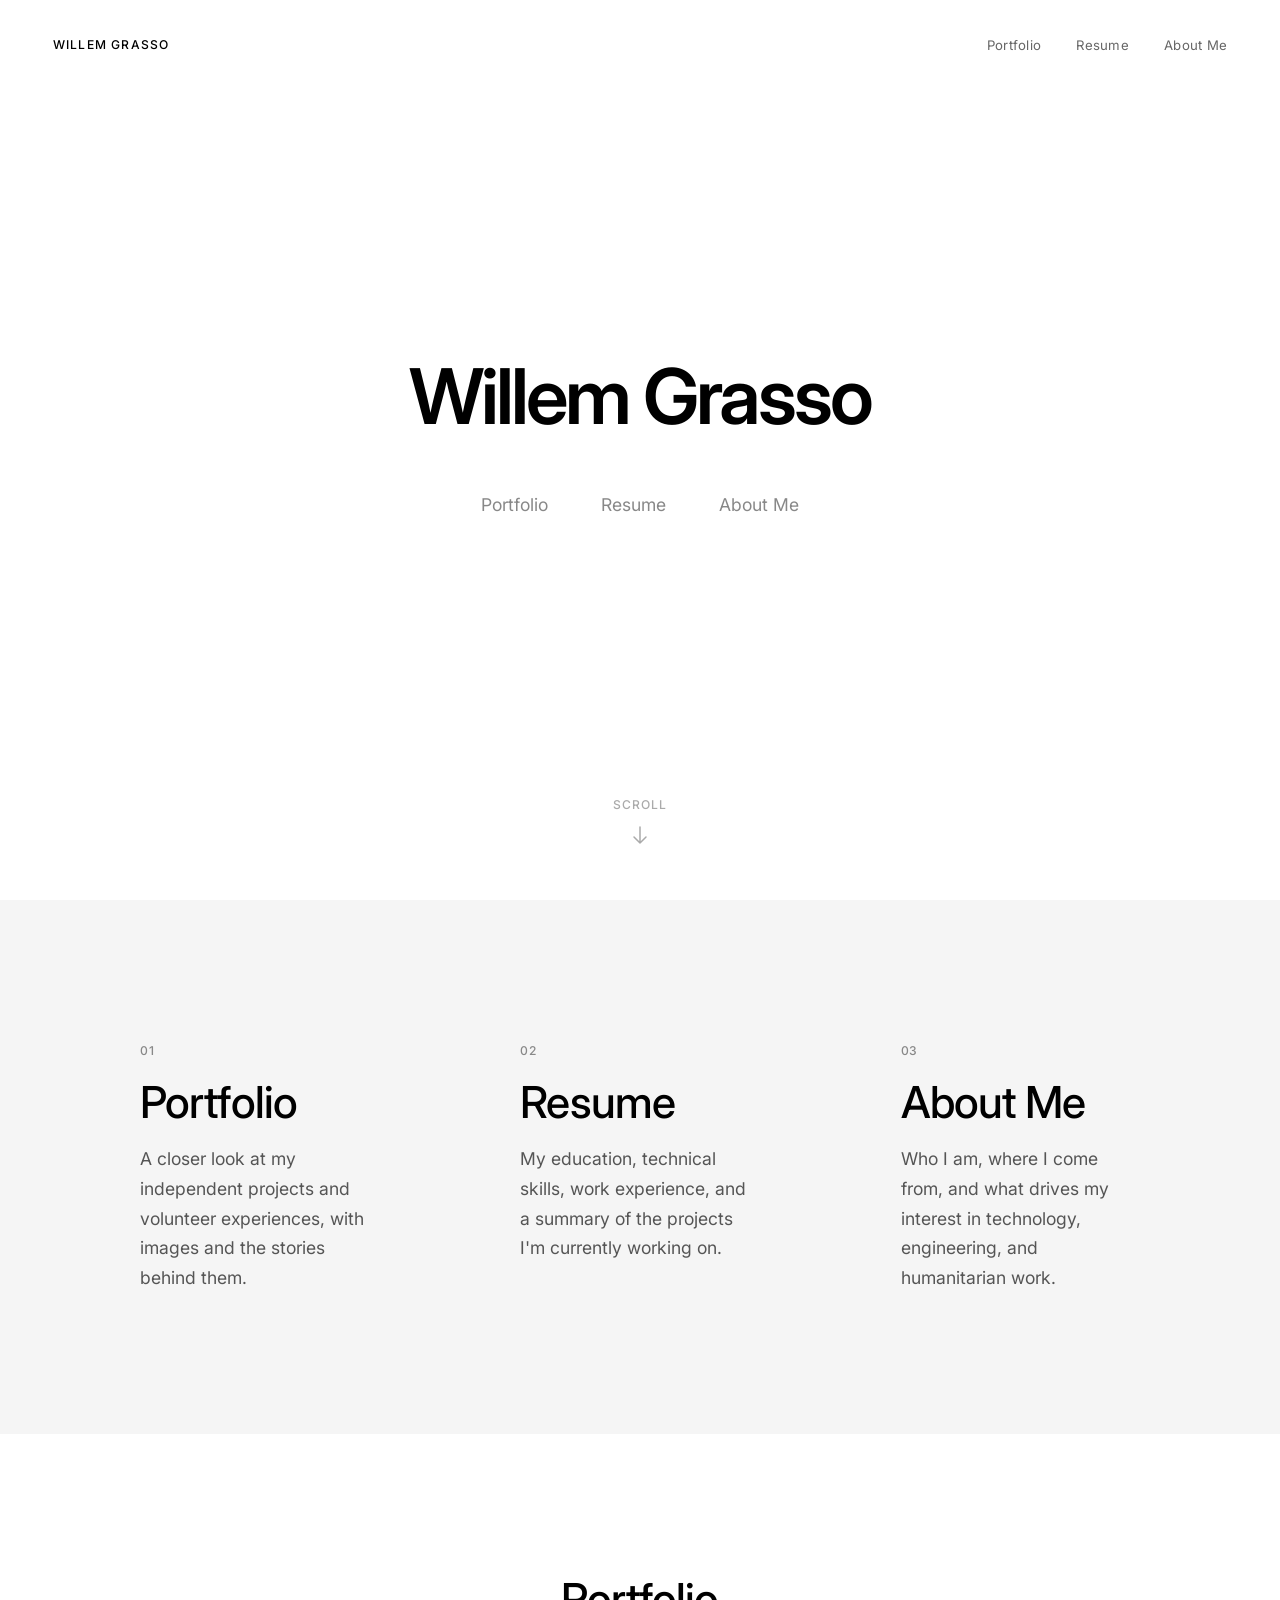
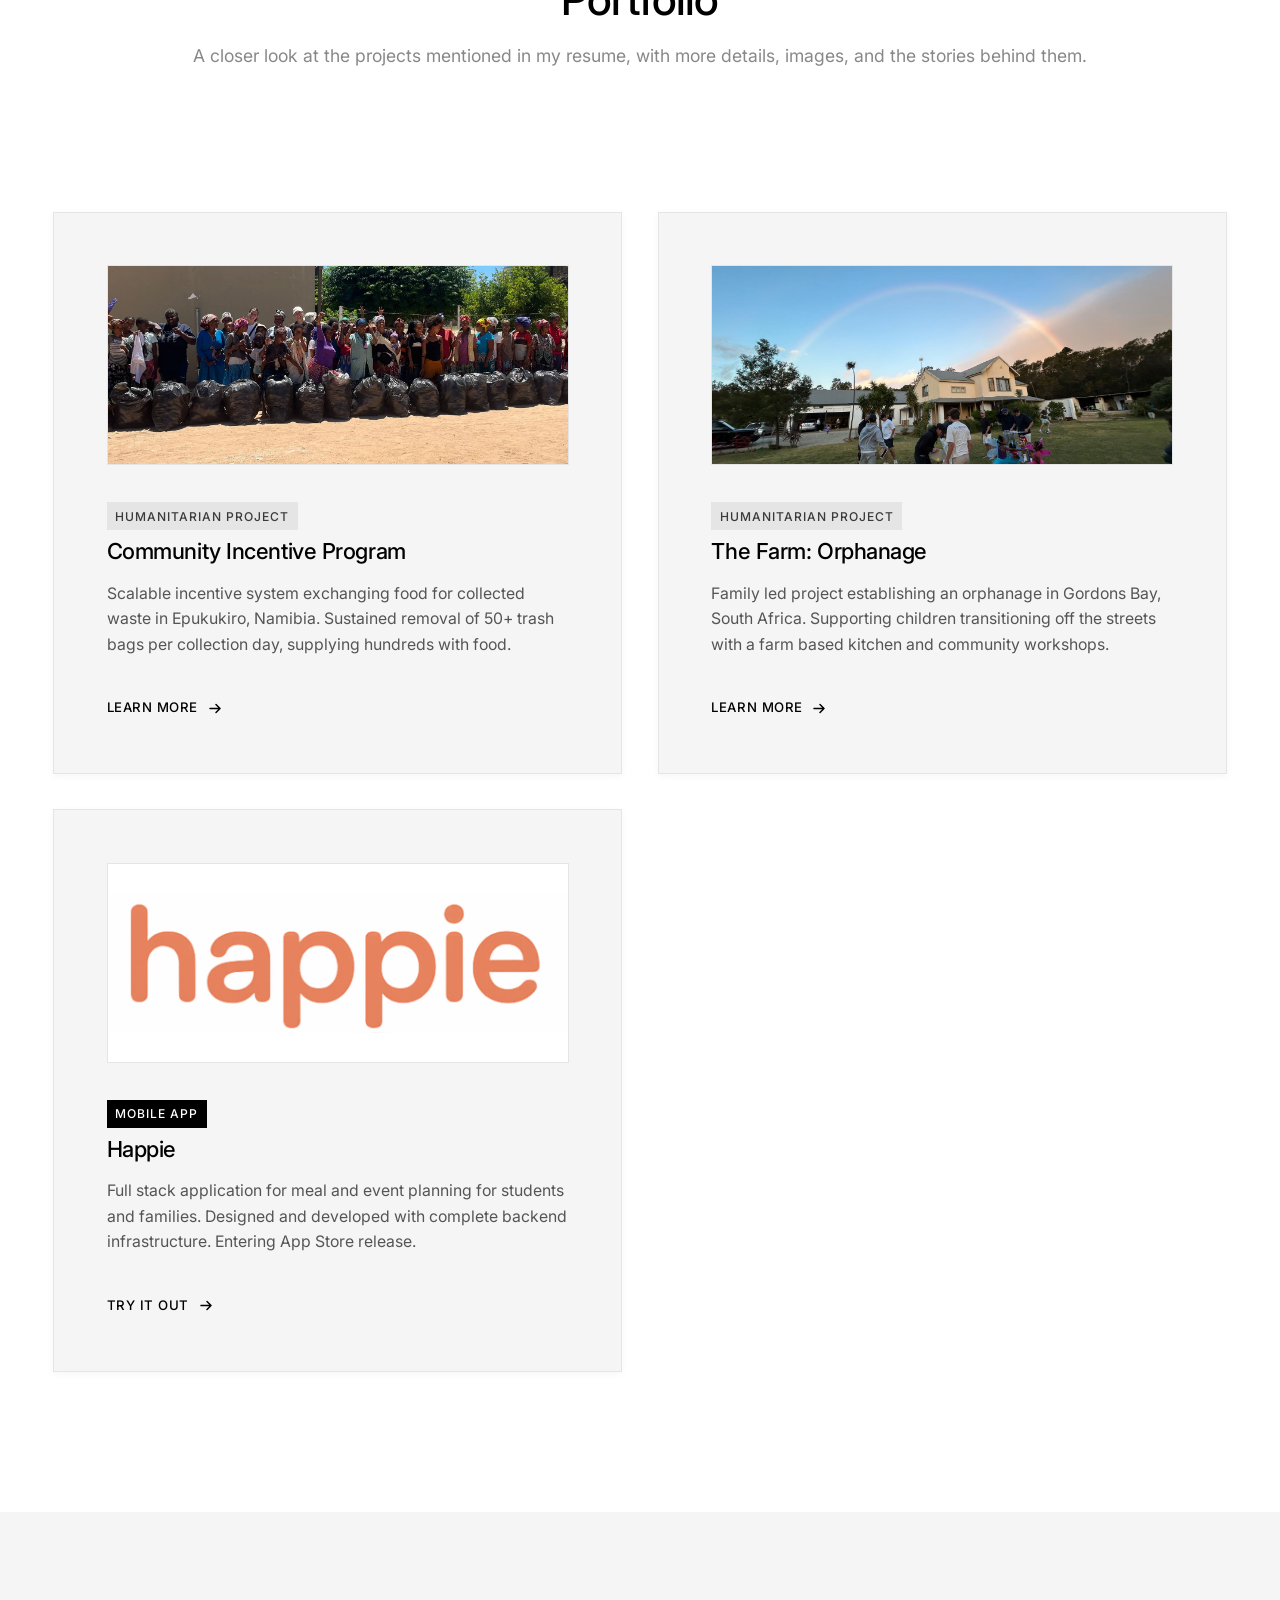
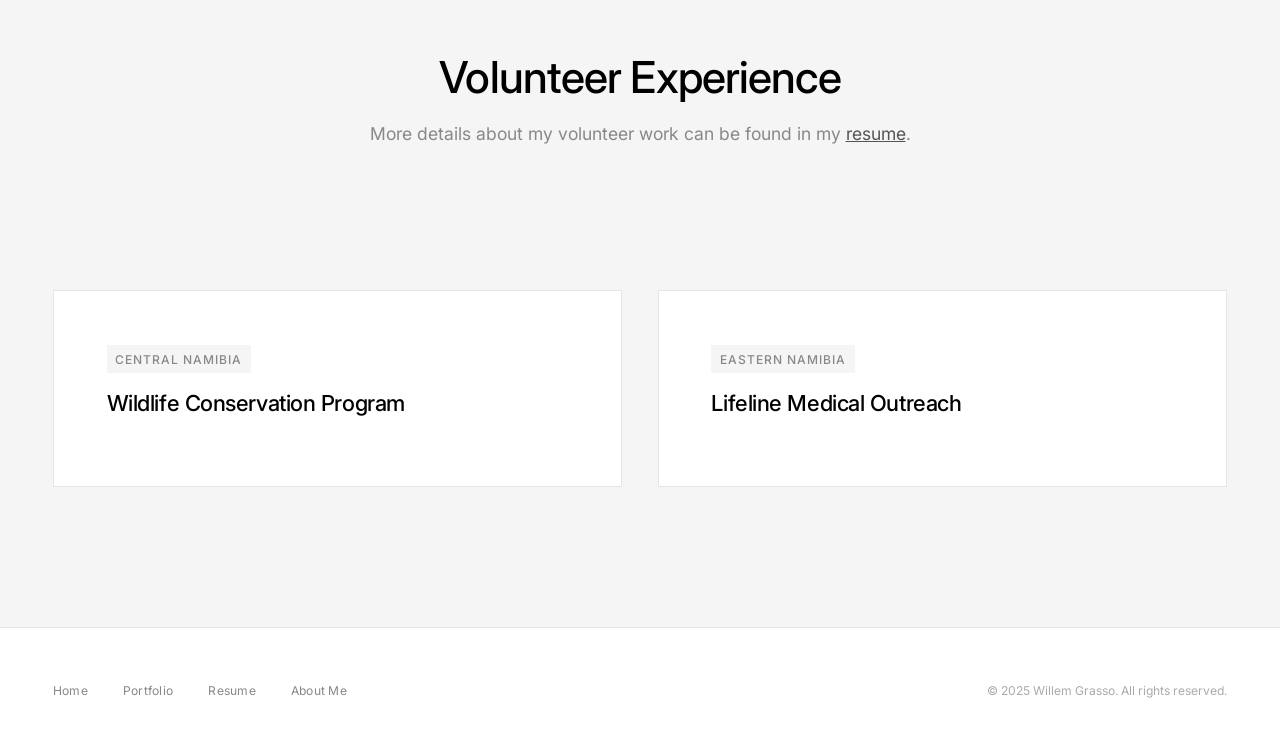
==== index.html @ 2814a666 "final version" ====
<!DOCTYPE html>
<html lang="en">
<head>
  <!-- Google tag (gtag.js) -->
  <script async src="https://www.googletagmanager.com/gtag/js?id=G-PPT7CW82WE"></script>
  <script>
    window.dataLayer = window.dataLayer || [];
    function gtag(){dataLayer.push(arguments);}
    gtag('js', new Date());
    gtag('config', 'G-PPT7CW82WE');
  </script>
  
  <meta charset="UTF-8">
  <meta name="viewport" content="width=device-width, initial-scale=1.0">
  <title>Willem Grasso | Developer & Designer</title>
  <meta name="description" content="Willem Grasso. Building modern websites and digital experiences. View my portfolio of web development and app design projects.">
  
  <!-- Fonts -->
  <link rel="preconnect" href="https://fonts.googleapis.com">
  <link rel="preconnect" href="https://fonts.gstatic.com" crossorigin>
  <link href="https://fonts.googleapis.com/css2?family=Inter:wght@300;400;500;600;700&display=swap" rel="stylesheet">
  
  <!-- Styles -->
  <link rel="stylesheet" href="css/styles.css">
  
  <!-- Favicon -->
  <link rel="icon" type="image/svg+xml" href="data:image/svg+xml,<svg xmlns='http://www.w3.org/2000/svg' viewBox='0 0 100 100'><text y='.9em' font-size='90'>W</text></svg>">
</head>
<body>
  <!-- Navigation Header -->
  <header class="nav-header" id="nav-header">
    <div class="nav-brand">
      <a href="index.html" class="nav-brand-text">Willem Grasso</a>
    </div>
    
    <nav class="nav-links">
      <a href="#portfolio" class="nav-link">Portfolio</a>
      <a href="resume.html" class="nav-link">Resume</a>
      <a href="about.html" class="nav-link">About Me</a>
    </nav>
    
    <!-- Mobile Toggle -->
    <button class="nav-mobile-toggle" id="nav-toggle" aria-label="Open menu">
      <span></span>
      <span></span>
      <span></span>
    </button>
  </header>
  
  <!-- Mobile Navigation -->
  <nav class="nav-mobile" id="nav-mobile">
    <button class="nav-mobile-toggle" id="nav-close" aria-label="Close menu" style="position: absolute; top: 2rem; right: 2rem;">
      <span style="transform: rotate(45deg) translateY(5px);"></span>
      <span style="opacity: 0;"></span>
      <span style="transform: rotate(-45deg) translateY(-5px);"></span>
    </button>
    
    <a href="#portfolio" class="nav-link">Portfolio</a>
    <a href="resume.html" class="nav-link">Resume</a>
    <a href="about.html" class="nav-link">About Me</a>
  </nav>
  
  <!-- Hero Section -->
  <main class="hero" id="home">
    <div class="hero-content hero-content-split">
      <div class="hero-left">
        <h1 class="text-display hero-title-small">Willem Grasso</h1>
      </div>
      <div class="hero-right">
        <nav class="hero-nav">
          <a href="#portfolio" class="hero-nav-link">Portfolio</a>
          <a href="resume.html" class="hero-nav-link">Resume</a>
          <a href="about.html" class="hero-nav-link">About Me</a>
        </nav>
      </div>
    </div>
    
    <!-- Scroll Indicator -->
    <div class="scroll-indicator">
      <span class="text-micro">Scroll</span>
      <svg width="16" height="24" viewBox="0 0 16 24" fill="none">
        <path d="M8 4V20M8 20L2 14M8 20L14 14" stroke="#aaa" stroke-width="1.5" stroke-linecap="round" stroke-linejoin="round"/>
      </svg>
    </div>
  </main>
  
  <!-- Pillars Section -->
  <section class="section pillars-section">
    <div class="container">
      <div class="pillars-grid" style="display: grid; grid-template-columns: repeat(3, 1fr); justify-content: center; max-width: 1000px; margin: 0 auto;">
        <div class="pillar">
          <span class="text-micro pillar-number">01</span>
          <h3 class="text-title">Portfolio</h3>
          <p class="text-body">A closer look at my independent projects and volunteer experiences, with images and the stories behind them.</p>
        </div>
        
        <div class="pillar">
          <span class="text-micro pillar-number">02</span>
          <h3 class="text-title">Resume</h3>
          <p class="text-body">My education, technical skills, work experience, and a summary of the projects I'm currently working on.</p>
        </div>
        
        <div class="pillar">
          <span class="text-micro pillar-number">03</span>
          <h3 class="text-title">About Me</h3>
          <p class="text-body">Who I am, where I come from, and what drives my interest in technology, engineering, and humanitarian work.</p>
        </div>
      </div>
    </div>
  </section>
  
  <!-- Projects Section -->
  <section class="section projects-section" id="portfolio">
    <div class="container">
      <div class="section-header">
        <h2 class="text-title">Portfolio</h2>
        <p class="text-body">A closer look at the projects mentioned in my resume, with more details, images, and the stories behind them.</p>
      </div>
      
      <div class="projects-grid">
        <!-- Project Card 1 -->
        <a href="projects/community-incentive-program.html" class="project-card">
          <div class="project-preview">
            <img src="pictures/trash-bags-line.jpg" alt="Community Incentive Program Preview" class="project-preview-img">
          </div>
          <span class="text-micro project-type project-type-humanitarian">Humanitarian Project</span>
          <h3>Community Incentive Program</h3>
          <p>Scalable incentive system exchanging food for collected waste in Epukukiro, Namibia. Sustained removal of 50+ trash bags per collection day, supplying hundreds with food.</p>
          <span class="project-link">
            Learn More
            <svg width="16" height="16" viewBox="0 0 16 16" fill="none">
              <path d="M3 8.5H13M13 8.5L9 4.5M13 8.5L9 12.5" stroke="currentColor" stroke-width="1.5" stroke-linecap="round" stroke-linejoin="round"/>
            </svg>
          </span>
        </a>
        
        <!-- Project Card 2 -->
        <a href="projects/the-farm-orphanage.html" class="project-card">
          <div class="project-preview">
            <img src="pictures/c86a746e-b7d0-4881-ac4e-d44b050138e1.jpg" alt="The Farm Orphanage">
          </div>
          <span class="text-micro project-type project-type-humanitarian">Humanitarian Project</span>
          <h3>The Farm: Orphanage</h3>
          <p>Family led project establishing an orphanage in Gordons Bay, South Africa. Supporting children transitioning off the streets with a farm based kitchen and community workshops.</p>
          <span class="project-link">
            Learn More
            <svg width="16" height="16" viewBox="0 0 16 16" fill="none">
              <path d="M3 8.5H13M13 8.5L9 4.5M13 8.5L9 12.5" stroke="currentColor" stroke-width="1.5" stroke-linecap="round" stroke-linejoin="round"/>
            </svg>
          </span>
        </a>
        
        <!-- Project Card 3 -->
        <a href="projects/happie.html" class="project-card">
          <div class="project-preview">
            <img src="pictures/IMG_1196.PNG" alt="Happie App" class="preview-contain">
          </div>
          <span class="text-micro project-type project-type-app">Mobile App</span>
          <h3>Happie</h3>
          <p>Full stack application for meal and event planning for students and families. Designed and developed with complete backend infrastructure. Entering App Store release.</p>
          <span class="project-link">
            Try It Out
            <svg width="16" height="16" viewBox="0 0 16 16" fill="none">
              <path d="M3 8.5H13M13 8.5L9 4.5M13 8.5L9 12.5" stroke="currentColor" stroke-width="1.5" stroke-linecap="round" stroke-linejoin="round"/>
            </svg>
          </span>
        </a>
        
        </div>
    </div>
  </section>
  
  <!-- Volunteer Experience Section -->
  <section class="section volunteering-section" id="volunteering">
    <div class="container">
      <div class="section-header">
        <h2 class="text-title">Volunteer Experience</h2>
        <p class="text-body">More details about my volunteer work can be found in my <a href="resume.html" style="color: var(--color-gray-600); text-decoration: underline;">resume</a>.</p>
      </div>
      
      <div class="volunteering-grid">
        <div class="volunteering-card">
          <span class="text-micro volunteering-location">Central Namibia</span>
          <h3>Wildlife Conservation Program</h3>
        </div>
        
        <div class="volunteering-card">
          <span class="text-micro volunteering-location">Eastern Namibia</span>
          <h3>Lifeline Medical Outreach</h3>
        </div>
      </div>
    </div>
  </section>
  
  <!-- Footer -->
  <footer class="footer">
    <div class="footer-content">
      <div class="footer-links">
        <a href="index.html" class="footer-link">Home</a>
        <a href="#portfolio" class="footer-link">Portfolio</a>
        <a href="resume.html" class="footer-link">Resume</a>
        <a href="about.html" class="footer-link">About Me</a>
      </div>
      <p class="footer-copyright">© 2025 Willem Grasso. All rights reserved.</p>
    </div>
  </footer>
  
  <!-- Scripts -->
  <script src="js/main.js"></script>
</body>
</html>
---- css/styles.css ----
/* Willem Grasso Portfolio - Premium Apple-Inspired Design */
/* Ultra-minimal, clean, professional black/white aesthetic */

/* ===== CSS VARIABLES ===== */
:root {
  --color-black: #000;
  --color-dark: #111;
  --color-gray-900: #1a1a1a;
  --color-gray-800: #2a2a2a;
  --color-gray-700: #3a3a3a;
  --color-gray-600: #555;
  --color-gray-500: #888;
  --color-gray-400: #aaa;
  --color-gray-300: #ccc;
  --color-gray-200: #e5e5e5;
  --color-gray-100: #f5f5f5;
  --color-white: #fff;
  
  --font-primary: 'Inter', -apple-system, BlinkMacSystemFont, 'SF Pro Display', 'Segoe UI', sans-serif;
  
  --transition-smooth: all 0.3s cubic-bezier(0.4, 0, 0.2, 1);
  --transition-fast: all 0.15s cubic-bezier(0.4, 0, 0.2, 1);
  
  --spacing-xs: 0.5rem;
  --spacing-sm: 1rem;
  --spacing-md: 1.5rem;
  --spacing-lg: 2rem;
  --spacing-xl: 3rem;
  --spacing-2xl: 5rem;
  --spacing-3xl: 8rem;
}

/* ===== RESET & BASE ===== */
*, *::before, *::after {
  margin: 0;
  padding: 0;
  box-sizing: border-box;
}

html {
  scroll-behavior: smooth;
  font-size: 17.6px;
}

body {
  font-family: var(--font-primary);
  background-color: var(--color-white);
  color: var(--color-black);
  line-height: 1.6;
  -webkit-font-smoothing: antialiased;
  -moz-osx-font-smoothing: grayscale;
  overflow-x: hidden;
}

/* ===== TYPOGRAPHY ===== */
h1, h2, h3, h4, h5, h6 {
  font-weight: 500;
  letter-spacing: -0.02em;
  line-height: 1.1;
}

.text-hero {
  font-size: clamp(3rem, 15vw, 14rem);
  font-weight: 600;
  letter-spacing: -0.04em;
  line-height: 0.9;
}

.text-display {
  font-size: clamp(2.5rem, 8vw, 6rem);
  font-weight: 500;
  letter-spacing: -0.03em;
  line-height: 1.1;
}

.text-title {
  font-size: clamp(1.5rem, 4vw, 2.5rem);
  font-weight: 500;
  letter-spacing: -0.02em;
}

.text-subtitle {
  font-size: clamp(1rem, 2vw, 1.25rem);
  font-weight: 400;
  letter-spacing: -0.01em;
  color: var(--color-gray-600);
}

.text-body {
  font-size: 1rem;
  font-weight: 400;
  line-height: 1.7;
}

.text-small {
  font-size: 0.75rem;
  font-weight: 400;
  letter-spacing: 0.02em;
  text-transform: uppercase;
}

.text-micro {
  font-size: 0.6875rem;
  font-weight: 500;
  letter-spacing: 0.08em;
  text-transform: uppercase;
}

/* ===== NAVIGATION ===== */
.nav-header {
  position: fixed;
  top: 0;
  left: 0;
  right: 0;
  z-index: 1000;
  padding: var(--spacing-lg) var(--spacing-xl);
  display: flex;
  justify-content: space-between;
  align-items: flex-start;
  background: transparent;
  transition: var(--transition-smooth);
}

.nav-header.scrolled {
  background: rgba(255, 255, 255, 0.95);
  backdrop-filter: blur(20px);
  -webkit-backdrop-filter: blur(20px);
}

.nav-brand {
  display: flex;
  flex-direction: column;
  gap: 0.25rem;
}

.nav-brand-text {
  font-size: 0.6875rem;
  font-weight: 500;
  letter-spacing: 0.1em;
  text-transform: uppercase;
  color: var(--color-black);
  text-decoration: none;
  transition: opacity 0.2s ease;
}

.nav-brand-text:hover {
  opacity: 0.6;
}

.nav-links {
  display: flex;
  gap: 2rem;
}

.nav-link {
  font-size: 0.75rem;
  font-weight: 400;
  letter-spacing: 0.02em;
  color: var(--color-black);
  text-decoration: none;
  transition: opacity 0.2s ease;
  opacity: 0.6;
}

.nav-link:hover {
  opacity: 1;
}

.nav-link.active {
  opacity: 1;
}

/* Mobile Navigation */
.nav-mobile-toggle {
  display: none;
  background: none;
  border: none;
  cursor: pointer;
  padding: 0.5rem;
}

.nav-mobile-toggle span {
  display: block;
  width: 18px;
  height: 1px;
  background: var(--color-black);
  margin: 4px 0;
  transition: var(--transition-fast);
}

.nav-mobile {
  display: none;
  position: fixed;
  top: 0;
  left: 0;
  right: 0;
  bottom: 0;
  background: var(--color-white);
  z-index: 999;
  padding: var(--spacing-3xl) var(--spacing-xl);
  flex-direction: column;
  justify-content: center;
  align-items: center;
  gap: var(--spacing-lg);
}

.nav-mobile.active {
  display: flex;
}

.nav-mobile .nav-link {
  font-size: 1.5rem;
}

@media (max-width: 768px) {
  .nav-links {
    display: none;
  }
  
  .nav-mobile-toggle {
    display: block;
  }
  
  .nav-header {
    padding: var(--spacing-md) var(--spacing-lg);
    align-items: center;
  }
}

/* ===== HERO SECTION ===== */
.hero {
  min-height: 100vh;
  display: flex;
  align-items: center;
  justify-content: center;
  padding: var(--spacing-3xl) var(--spacing-xl);
  position: relative;
}

.hero-content {
  text-align: center;
  transform: translateY(-5%);
}

.hero-content-split {
  display: flex;
  flex-direction: column;
  align-items: center;
  justify-content: center;
  width: 100%;
  max-width: 1200px;
  text-align: center;
  gap: var(--spacing-xl);
}

.hero-left {
  width: 100%;
}

.hero-title-small {
  font-size: clamp(1.8rem, 6vw, 4.8rem);
  font-weight: 600;
  letter-spacing: -0.04em;
  line-height: 0.95;
  opacity: 0;
  transform: translateY(40px);
  animation: fadeUp 1.2s cubic-bezier(0.4, 0, 0.2, 1) forwards;
  animation-delay: 0.3s;
}

.hero-right {
  display: flex;
  align-items: center;
  justify-content: center;
}

.hero-nav {
  display: flex;
  flex-direction: row;
  gap: var(--spacing-xl);
  opacity: 0;
  transform: translateY(20px);
  animation: fadeUp 1s cubic-bezier(0.4, 0, 0.2, 1) forwards;
  animation-delay: 0.6s;
}

.hero-nav-link {
  font-size: 1rem;
  font-weight: 400;
  color: var(--color-gray-500);
  text-decoration: none;
  transition: color 0.2s ease;
  padding: 0.25rem 0;
}

.hero-nav-link:hover {
  color: var(--color-black);
}

@media (max-width: 768px) {
  .hero-content-split {
    gap: var(--spacing-lg);
  }
  
  .hero-nav {
    flex-direction: column;
    gap: var(--spacing-sm);
  }
  
  .hero-title-small {
    font-size: clamp(1.5rem, 7vw, 3rem);
  }
}

.hero-title {
  opacity: 0;
  transform: translateY(40px);
  animation: fadeUp 1.2s cubic-bezier(0.4, 0, 0.2, 1) forwards;
  animation-delay: 0.3s;
}

.hero-subtitle {
  opacity: 0;
  transform: translateY(20px);
  animation: fadeUp 1s cubic-bezier(0.4, 0, 0.2, 1) forwards;
  animation-delay: 0.8s;
  margin-top: var(--spacing-lg);
  color: var(--color-gray-500);
}

/* Scroll Indicator */
.scroll-indicator {
  position: absolute;
  bottom: 3rem;
  left: 0;
  right: 0;
  margin: 0 auto;
  width: fit-content;
  opacity: 0;
  animation: fadeUp 1s ease forwards;
  animation-delay: 1.5s;
  display: flex;
  flex-direction: column;
  align-items: center;
  gap: 0.5rem;
}

.scroll-indicator span {
  color: var(--color-gray-400);
}

.scroll-indicator svg {
  animation: bounce 2s ease infinite;
}

@keyframes fadeUp {
  to {
    opacity: 1;
    transform: translateY(0);
  }
}

@keyframes bounce {
  0%, 20%, 50%, 80%, 100% { transform: translateY(0); }
  40% { transform: translateY(6px); }
  60% { transform: translateY(3px); }
}

/* ===== SECTIONS ===== */
.section {
  padding: var(--spacing-3xl) 0;
}

.container {
  max-width: 1400px;
  margin: 0 auto;
  padding: 0 var(--spacing-xl);
}

/* ===== PILLARS SECTION ===== */
.pillars-section {
  background: var(--color-gray-100);
}

.pillars-grid {
  display: grid;
  grid-template-columns: repeat(4, 1fr);
  gap: var(--spacing-3xl);
}

.pillar {
  opacity: 1;
}

.pillar-number {
  display: block;
  margin-bottom: 1rem;
  color: var(--color-gray-500);
}

.pillar h3 {
  margin-bottom: 1rem;
}

.pillar p {
  color: var(--color-gray-600);
}

@media (max-width: 1200px) {
  .pillars-grid {
    grid-template-columns: repeat(2, 1fr);
  }
}

@media (max-width: 640px) {
  .pillars-grid {
    grid-template-columns: 1fr;
  }
}

/* ===== STATEMENT SECTION ===== */
.statement-section {
  padding: var(--spacing-3xl) 0;
}

.statement-section .container {
  max-width: 1000px;
}

.statement {
  text-align: center;
  opacity: 0;
  transform: translateY(30px);
}

.statement.visible {
  animation: fadeUp 0.8s cubic-bezier(0.4, 0, 0.2, 1) forwards;
}

.statement .accent {
  color: var(--color-gray-400);
}

/* ===== PROJECTS SECTION ===== */
.projects-section {
  background: var(--color-white);
}

.section-header {
  text-align: center;
  margin-bottom: var(--spacing-3xl);
}

.section-header h2 {
  margin-bottom: var(--spacing-sm);
}

.section-header p {
  color: var(--color-gray-500);
}

.projects-grid {
  display: grid;
  grid-template-columns: repeat(2, 1fr);
  gap: var(--spacing-lg);
}

.project-card {
  background: var(--color-gray-100);
  border: 1px solid var(--color-gray-200);
  padding: var(--spacing-xl);
  transition: var(--transition-smooth);
  text-decoration: none;
  color: inherit;
  display: block;
  box-shadow: 0 2px 8px rgba(0, 0, 0, 0.04);
}

.project-card:hover {
  border-color: var(--color-gray-400);
  transform: translateY(-4px);
  box-shadow: 0 8px 24px rgba(0, 0, 0, 0.08);
}

.project-preview {
  width: 100%;
  height: 200px;
  background: var(--color-white);
  border: 1px solid var(--color-gray-200);
  margin-bottom: var(--spacing-lg);
  display: flex;
  align-items: center;
  justify-content: center;
  overflow: hidden;
}

.project-preview img {
  width: 100%;
  height: 100%;
  object-fit: cover;
}

.project-preview img.preview-contain {
  object-fit: contain;
}

.project-preview-placeholder {
  color: var(--color-gray-400);
  font-size: 0.75rem;
  letter-spacing: 0.1em;
  text-transform: uppercase;
}

.project-type {
  display: inline-block;
  margin-bottom: var(--spacing-xs);
  color: var(--color-gray-500);
  padding: 0.25rem 0.5rem;
  background: var(--color-gray-100);
}

.project-type-humanitarian {
  background: var(--color-gray-200);
  color: var(--color-gray-700);
}

.project-type-app {
  background: var(--color-black);
  color: var(--color-white);
}

.project-type-website {
  background: var(--color-gray-700);
  color: var(--color-white);
}

.project-card h3 {
  margin-bottom: var(--spacing-sm);
  font-size: 1.25rem;
}

.project-card p {
  color: var(--color-gray-600);
  margin-bottom: var(--spacing-lg);
  font-size: 0.9rem;
  line-height: 1.6;
}

.project-link {
  display: inline-flex;
  align-items: center;
  gap: 0.5rem;
  font-size: 0.75rem;
  font-weight: 500;
  letter-spacing: 0.04em;
  text-transform: uppercase;
  color: var(--color-black);
  transition: var(--transition-fast);
}

.project-link:hover {
  gap: 0.75rem;
}

.project-link svg {
  transition: var(--transition-fast);
}

@media (max-width: 768px) {
  .projects-grid {
    grid-template-columns: 1fr;
  }
}

/* ===== VOLUNTEERING SECTION ===== */
.volunteering-section {
  background: var(--color-gray-100);
}

.volunteering-grid {
  display: grid;
  grid-template-columns: repeat(2, 1fr);
  gap: var(--spacing-lg);
}

@media (max-width: 768px) {
  .volunteering-grid {
    grid-template-columns: 1fr;
  }
}

.volunteering-card {
  background: var(--color-white);
  border: 1px solid var(--color-gray-200);
  padding: var(--spacing-xl);
  transition: var(--transition-smooth);
}

.volunteering-card:hover {
  border-color: var(--color-gray-400);
}

.volunteering-location {
  display: inline-block;
  margin-bottom: var(--spacing-sm);
  color: var(--color-gray-500);
  padding: 0.25rem 0.5rem;
  background: var(--color-gray-100);
}

.volunteering-card h3 {
  margin-bottom: var(--spacing-sm);
  font-size: 1.25rem;
}

.volunteering-card p {
  color: var(--color-gray-600);
  font-size: 0.9rem;
  line-height: 1.6;
}

/* ===== CONTACT CTA SECTION ===== */
.contact-section {
  background: var(--color-black);
  color: var(--color-white);
}

.contact-content {
  text-align: center;
  max-width: 600px;
  margin: 0 auto;
}

.contact-content h2 {
  margin-bottom: var(--spacing-lg);
  opacity: 0;
  transform: translateY(30px);
}

.contact-content h2.visible {
  animation: fadeUp 0.8s cubic-bezier(0.4, 0, 0.2, 1) forwards;
}

.contact-content p {
  color: var(--color-gray-400);
  margin-bottom: var(--spacing-xl);
  opacity: 0;
  transform: translateY(30px);
}

.contact-content p.visible {
  animation: fadeUp 0.8s cubic-bezier(0.4, 0, 0.2, 1) forwards;
  animation-delay: 0.1s;
}

.contact-buttons {
  display: flex;
  gap: var(--spacing-md);
  justify-content: center;
  flex-wrap: wrap;
  margin-bottom: var(--spacing-xl);
  opacity: 0;
  transform: translateY(30px);
}

.contact-buttons.visible {
  animation: fadeUp 0.8s cubic-bezier(0.4, 0, 0.2, 1) forwards;
  animation-delay: 0.2s;
}

.social-links {
  display: flex;
  gap: var(--spacing-lg);
  justify-content: center;
  opacity: 0;
  transform: translateY(30px);
}

.social-links.visible {
  animation: fadeUp 0.8s cubic-bezier(0.4, 0, 0.2, 1) forwards;
  animation-delay: 0.3s;
}

.social-link {
  color: var(--color-gray-400);
  text-decoration: none;
  font-size: 0.75rem;
  letter-spacing: 0.04em;
  text-transform: uppercase;
  transition: var(--transition-fast);
}

.social-link:hover {
  color: var(--color-white);
}

/* ===== BUTTONS ===== */
.btn {
  display: inline-flex;
  align-items: center;
  justify-content: center;
  gap: 0.5rem;
  padding: 0.875rem 1.75rem;
  font-size: 0.75rem;
  font-weight: 500;
  letter-spacing: 0.04em;
  text-transform: uppercase;
  text-decoration: none;
  border: none;
  cursor: pointer;
  transition: var(--transition-smooth);
}

.btn-primary {
  background: var(--color-white);
  color: var(--color-black);
}

.btn-primary:hover {
  background: var(--color-gray-200);
  transform: translateY(-1px);
}

.btn-secondary {
  background: transparent;
  color: var(--color-white);
  border: 1px solid var(--color-gray-600);
}

.btn-secondary:hover {
  border-color: var(--color-white);
}

/* ===== FOOTER ===== */
.footer {
  padding: var(--spacing-xl) var(--spacing-xl) var(--spacing-lg);
  border-top: 1px solid var(--color-gray-200);
}

.footer-content {
  display: flex;
  justify-content: space-between;
  align-items: center;
  flex-wrap: wrap;
  gap: var(--spacing-md);
}

.footer-links {
  display: flex;
  gap: var(--spacing-lg);
}

.footer-link {
  font-size: 0.6875rem;
  font-weight: 400;
  letter-spacing: 0.02em;
  color: var(--color-gray-500);
  text-decoration: none;
  transition: color 0.2s ease;
}

.footer-link:hover {
  color: var(--color-black);
}

.footer-copyright {
  font-size: 0.6875rem;
  color: var(--color-gray-400);
}

@media (max-width: 640px) {
  .footer-content {
    flex-direction: column;
    text-align: center;
  }
}

/* ===== SCROLLBAR ===== */
::-webkit-scrollbar {
  width: 8px;
  height: 8px;
}

::-webkit-scrollbar-track {
  background: var(--color-gray-100);
}

::-webkit-scrollbar-thumb {
  background: var(--color-gray-300);
}

::-webkit-scrollbar-thumb:hover {
  background: var(--color-gray-400);
}

/* ===== SELECTION ===== */
::selection {
  background: var(--color-black);
  color: var(--color-white);
}

/* ===== PROJECT DETAIL PAGES ===== */
.project-hero {
  padding: calc(var(--spacing-3xl) + 80px) 0 var(--spacing-2xl);
  border-bottom: 1px solid var(--color-gray-200);
}

.back-link {
  display: inline-flex;
  align-items: center;
  gap: 0.5rem;
  font-size: 0.75rem;
  font-weight: 500;
  letter-spacing: 0.04em;
  text-transform: uppercase;
  color: var(--color-gray-500);
  text-decoration: none;
  margin-bottom: var(--spacing-lg);
  transition: var(--transition-fast);
}

.back-link:hover {
  color: var(--color-black);
}

.project-title {
  margin-bottom: var(--spacing-sm);
}

.project-location {
  color: var(--color-gray-500);
}

.project-hero-image {
  padding: var(--spacing-xl) 0;
  background: var(--color-gray-100);
}

.project-image-placeholder {
  width: 100%;
  height: 400px;
  background: var(--color-white);
  border: 1px solid var(--color-gray-200);
  display: flex;
  align-items: center;
  justify-content: center;
  color: var(--color-gray-400);
}

.project-hero-img {
  width: 100%;
  height: auto;
  max-height: 500px;
  object-fit: cover;
  border-radius: 4px;
}

.gallery-img {
  width: 100%;
  height: 250px;
  object-fit: cover;
  border-radius: 4px;
}

.project-overview {
  padding: var(--spacing-lg) 0;
}

.project-grid {
  display: grid;
  grid-template-columns: 200px 1fr;
  gap: var(--spacing-xl);
}

@media (max-width: 768px) {
  .project-grid {
    grid-template-columns: 1fr;
    gap: var(--spacing-md);
  }
}

.project-sidebar {
  position: relative;
}

.project-content {
  max-width: 700px;
}

.project-intro {
  font-size: 1.1rem;
  line-height: 1.8;
  color: var(--color-gray-700);
}

.project-details-section {
  background: var(--color-gray-100);
  padding: var(--spacing-lg) 0;
}

.project-details-section.project-details-alt {
  background: var(--color-white);
}

.project-gallery-section {
  padding: var(--spacing-lg) 0;
}

.project-gallery {
  display: grid;
  grid-template-columns: repeat(2, 1fr);
  gap: var(--spacing-md);
}

@media (max-width: 640px) {
  .project-gallery {
    grid-template-columns: 1fr;
  }
}

.gallery-item .project-image-placeholder {
  height: 250px;
}

/* Masonry Gallery - fills space without gaps */
.gallery-masonry {
  display: flex;
  gap: 6px;
  width: 100%;
}

.gallery-col {
  flex: 1;
  display: flex;
  flex-direction: column;
  gap: 6px;
}

.gallery-col img {
  width: 100%;
  display: block;
  border-radius: 4px;
  transition: transform 0.3s ease;
}

.gallery-col img:hover {
  transform: scale(1.02);
}

@media (max-width: 768px) {
  .gallery-masonry {
    flex-direction: column;
  }
  
  .gallery-col {
    flex-direction: row;
    flex-wrap: wrap;
  }
  
  .gallery-col img {
    width: calc(50% - 4px);
  }
}

@media (max-width: 480px) {
  .gallery-col img {
    width: 100%;
  }
}

.project-impact-section {
  background: var(--color-gray-100);
  padding: var(--spacing-lg) 0;
}

.impact-stats {
  display: flex;
  gap: var(--spacing-xl);
  flex-wrap: wrap;
}

.impact-stat {
  flex: 1;
  min-width: 150px;
}

.impact-number {
  display: block;
  font-size: 3rem;
  font-weight: 600;
  letter-spacing: -0.03em;
  line-height: 1;
  margin-bottom: var(--spacing-xs);
}

.impact-label {
  font-size: 0.875rem;
  color: var(--color-gray-600);
}

.project-tech-section {
  background: var(--color-gray-100);
}

.tech-tags {
  display: flex;
  flex-wrap: wrap;
  gap: var(--spacing-sm);
}

.tech-tag {
  background: var(--color-white);
  border: 1px solid var(--color-gray-300);
  padding: 0.5rem 1rem;
  font-size: 0.875rem;
  color: var(--color-gray-700);
}

.project-cta-section {
  background: var(--color-black);
  color: var(--color-white);
}

.project-cta {
  text-align: center;
  padding: var(--spacing-xl) 0;
}

.project-cta p {
  color: var(--color-gray-400);
  margin-top: var(--spacing-sm);
}

/* Phone Screenshots */
.phone-hero-container {
  display: flex;
  justify-content: center;
  padding: var(--spacing-lg) 0;
}

.phone-hero-img {
  max-height: 400px;
  width: auto;
  border-radius: 20px;
  box-shadow: 0 12px 40px rgba(0, 0, 0, 0.12);
}

/* Phone Carousel */
.project-screenshots-section {
  padding-top: var(--spacing-md);
  padding-bottom: var(--spacing-xl);
  overflow: hidden;
}

.phone-carousel {
  position: relative;
  max-width: 100%;
  margin: 0 auto;
  overflow: hidden;
}

.phone-carousel-wrapper {
  overflow: hidden;
  position: relative;
  padding: var(--spacing-xl) 0;
  margin: calc(-1 * var(--spacing-lg)) 0;
}

.phone-carousel-wrapper::before {
  content: '';
  position: absolute;
  top: 0;
  left: 0;
  right: 0;
  bottom: 0;
  z-index: 2;
  pointer-events: none;
  background: 
    linear-gradient(to right, rgba(255,255,255,1) 0%, rgba(255,255,255,0) 15%, rgba(255,255,255,0) 85%, rgba(255,255,255,1) 100%),
    linear-gradient(to bottom, rgba(255,255,255,1) 0%, rgba(255,255,255,0) 10%, rgba(255,255,255,0) 90%, rgba(255,255,255,1) 100%);
}

.phone-carousel-track {
  display: flex;
  transition: transform 0.5s ease;
  padding-left: calc(50% - 140px);
}

.phone-slide {
  min-width: 280px;
  flex-shrink: 0;
  display: flex;
  justify-content: center;
  padding: var(--spacing-md) var(--spacing-sm);
}

.phone-slide img {
  max-height: 520px;
  width: auto;
  border-radius: 24px;
  box-shadow: 0 16px 48px rgba(0, 0, 0, 0.15);
}

.phone-carousel-controls {
  display: flex;
  align-items: center;
  justify-content: center;
  gap: var(--spacing-md);
  margin-top: var(--spacing-lg);
  position: relative;
  z-index: 3;
}

.carousel-btn {
  background: var(--color-gray-100);
  border: 1px solid var(--color-gray-200);
  border-radius: 50%;
  width: 36px;
  height: 36px;
  display: flex;
  align-items: center;
  justify-content: center;
  cursor: pointer;
  transition: var(--transition-smooth);
}

.carousel-btn:hover {
  background: var(--color-gray-200);
}

.carousel-dots {
  display: flex;
  gap: 6px;
}

.carousel-dot {
  width: 6px;
  height: 6px;
  border-radius: 50%;
  background: var(--color-gray-300);
  border: none;
  cursor: pointer;
  transition: var(--transition-smooth);
}

.carousel-dot.active {
  background: var(--color-black);
  width: 20px;
  border-radius: 3px;
}

@media (max-width: 768px) {
  .phone-hero-img {
    max-height: 360px;
  }
  
  .project-screenshots-section .project-grid {
    display: block;
  }
  
  .project-screenshots-section .project-sidebar {
    margin-bottom: var(--spacing-md);
  }
  
  .project-screenshots-section .project-content {
    max-width: 100%;
  }
  
  .phone-carousel {
    margin: 0 -1.5rem;
    width: calc(100% + 3rem);
  }
  
  .phone-carousel-wrapper {
    padding: var(--spacing-md) 0;
    margin: 0;
  }
  
  .phone-carousel-wrapper::before {
    background: 
      linear-gradient(to right, rgba(255,255,255,1) 0%, rgba(255,255,255,0) 8%, rgba(255,255,255,0) 92%, rgba(255,255,255,1) 100%),
      linear-gradient(to bottom, rgba(255,255,255,1) 0%, rgba(255,255,255,0) 10%, rgba(255,255,255,0) 90%, rgba(255,255,255,1) 100%);
  }
  
  .phone-carousel-track {
    padding-left: calc(50% - 100px);
  }
  
  .phone-slide {
    min-width: 200px;
    padding: var(--spacing-sm);
  }
  
  .phone-slide img {
    max-height: 420px;
    border-radius: 20px;
  }
  
  .phone-carousel-controls {
    margin-top: var(--spacing-md);
    padding: 0 1.5rem;
  }
}

.next-project-section {
  border-top: 1px solid var(--color-gray-200);
  padding: var(--spacing-lg) 0;
}

.next-project-link {
  display: flex;
  align-items: center;
  justify-content: space-between;
  text-decoration: none;
  color: inherit;
  padding: var(--spacing-lg);
  background: var(--color-gray-100);
  transition: var(--transition-smooth);
}

.next-project-link:hover {
  background: var(--color-gray-200);
}

.next-project-link .text-micro {
  color: var(--color-gray-500);
  display: block;
  margin-bottom: var(--spacing-xs);
}

.next-project-link svg {
  color: var(--color-gray-400);
  transition: var(--transition-fast);
}

.next-project-link:hover svg {
  color: var(--color-black);
  transform: translateX(4px);
}

/* ===== ABOUT PAGE ===== */
.about-hero {
  padding: calc(var(--spacing-2xl) + 80px) 0 var(--spacing-lg);
  border-bottom: 1px solid var(--color-gray-200);
}

.about-hero-content {
  max-width: 800px;
}

.about-label {
  display: block;
  color: var(--color-gray-500);
  margin-bottom: var(--spacing-md);
}

.about-title {
  margin-bottom: 0;
}

.about-section {
  padding: var(--spacing-lg) 0;
}

.about-grid {
  display: grid;
  grid-template-columns: 300px 1fr;
  gap: var(--spacing-3xl);
}

@media (max-width: 900px) {
  .about-grid {
    grid-template-columns: 1fr;
    gap: var(--spacing-xl);
  }
}

.about-photo-placeholder {
  width: 100%;
  aspect-ratio: 1;
  background: var(--color-gray-100);
  display: flex;
  align-items: center;
  justify-content: center;
  color: var(--color-gray-400);
}

.about-intro {
  font-size: 1.25rem;
  line-height: 1.7;
  color: var(--color-gray-700);
  margin-bottom: var(--spacing-xl);
}

.about-details {
  display: flex;
  flex-direction: column;
  gap: var(--spacing-lg);
}

.about-detail-item {
  padding-bottom: var(--spacing-md);
  border-bottom: 1px solid var(--color-gray-200);
}

.about-detail-label {
  color: var(--color-gray-500);
  margin-bottom: var(--spacing-xs);
}

.about-story-section {
  background: var(--color-gray-100);
  padding: var(--spacing-xl) 0;
}

.about-story-grid {
  display: grid;
  grid-template-columns: 200px 1fr;
  gap: var(--spacing-xl);
}

@media (max-width: 768px) {
  .about-story-grid {
    grid-template-columns: 1fr;
    gap: var(--spacing-md);
  }
}

.about-story-sidebar {
  position: relative;
}

.about-story-content {
  max-width: 700px;
}

.about-story-content p {
  color: var(--color-gray-700);
  margin-bottom: var(--spacing-md);
  line-height: 1.7;
}

.about-story-content p:last-child {
  margin-bottom: 0;
}

/* ===== RESUME PAGE ===== */
.resume-hero {
  padding: calc(var(--spacing-3xl) + 80px) 0 var(--spacing-3xl);
  border-bottom: 1px solid var(--color-gray-200);
}

.resume-hero-content {
  max-width: 800px;
}

.resume-label {
  display: block;
  color: var(--color-gray-500);
  margin-bottom: var(--spacing-md);
}

.resume-title {
  margin-bottom: var(--spacing-sm);
}

.resume-tagline {
  color: var(--color-black);
  margin-bottom: var(--spacing-xs);
}

.resume-target {
  color: var(--color-gray-500);
}

.btn-download-resume {
  display: inline-flex;
  align-items: center;
  gap: 0.5rem;
  margin-top: 1.5rem;
  padding: 0.75rem 1.5rem;
  background-color: var(--color-black);
  color: var(--color-white);
  border: none;
  border-radius: 8px;
  font-family: var(--font-primary);
  font-size: 0.9rem;
  font-weight: 500;
  cursor: pointer;
  transition: var(--transition-smooth);
}

.btn-download-resume:hover {
  background-color: var(--color-gray-800);
  transform: translateY(-2px);
}

.btn-download-resume:active {
  transform: translateY(0);
}

.btn-download-resume:disabled {
  background-color: var(--color-gray-500);
  cursor: not-allowed;
  transform: none;
}

.btn-download-resume svg {
  flex-shrink: 0;
}

.btn-loading {
  display: inline-block;
  width: 16px;
  height: 16px;
  border: 2px solid var(--color-white);
  border-radius: 50%;
  border-top-color: transparent;
  animation: spin 0.8s linear infinite;
}

@keyframes spin {
  to { transform: rotate(360deg); }
}

.resume-section {
  padding: var(--spacing-2xl) 0;
}

.resume-section-alt {
  background: var(--color-gray-100);
}

.resume-grid {
  display: grid;
  grid-template-columns: 200px 1fr;
  gap: var(--spacing-xl);
}

@media (max-width: 768px) {
  .resume-grid {
    grid-template-columns: 1fr;
    gap: var(--spacing-md);
  }
}

.resume-sidebar {
  position: relative;
}

.section-label {
  color: var(--color-gray-500);
  position: sticky;
  top: 100px;
}

.resume-content {
  max-width: 700px;
}

.profile-text {
  font-size: 1.1rem;
  line-height: 1.8;
  color: var(--color-gray-700);
}

.resume-item {
  margin-bottom: var(--spacing-xl);
}

.resume-item:last-child {
  margin-bottom: 0;
}

.resume-item-title {
  font-size: 1.25rem;
  font-weight: 500;
  margin-bottom: var(--spacing-xs);
}

.resume-item-org {
  font-size: 0.9rem;
  color: var(--color-gray-500);
  margin-bottom: var(--spacing-sm);
}

.resume-item-desc {
  color: var(--color-gray-600);
  line-height: 1.7;
}

/* Coursework */
.resume-coursework {
  margin-top: var(--spacing-xl);
  padding-top: var(--spacing-lg);
  border-top: 1px solid var(--color-gray-300);
}

.coursework-label {
  color: var(--color-gray-500);
  margin-bottom: var(--spacing-md);
}

.coursework-list {
  list-style: none;
  display: flex;
  flex-wrap: wrap;
  gap: var(--spacing-sm);
}

.coursework-list li {
  background: var(--color-white);
  border: 1px solid var(--color-gray-300);
  padding: 0.5rem 1rem;
  font-size: 0.875rem;
  color: var(--color-gray-700);
}

/* Skills Grid */
.skills-grid {
  display: grid;
  grid-template-columns: repeat(2, 1fr);
  gap: var(--spacing-lg);
}

@media (max-width: 640px) {
  .skills-grid {
    grid-template-columns: 1fr;
  }
}

.skill-category {
  padding-bottom: var(--spacing-md);
  border-bottom: 1px solid var(--color-gray-200);
}

.skill-category-title {
  color: var(--color-gray-500);
  margin-bottom: var(--spacing-xs);
}

.skill-category p {
  color: var(--color-gray-700);
  font-size: 0.95rem;
}

/* Experience List */
.experience-list {
  list-style: none;
  margin-top: var(--spacing-sm);
}

.experience-list li {
  position: relative;
  padding-left: var(--spacing-md);
  margin-bottom: var(--spacing-sm);
  color: var(--color-gray-600);
  line-height: 1.7;
}

.experience-list li::before {
  content: '';
  position: absolute;
  left: 0;
  top: 0.7em;
  width: 4px;
  height: 4px;
  background: var(--color-gray-400);
  border-radius: 50%;
}

/* Project Items */
.project-item {
  padding-bottom: var(--spacing-lg);
  border-bottom: 1px solid var(--color-gray-200);
}

.project-item:last-child {
  border-bottom: none;
  padding-bottom: 0;
}

/* Interests Tags */
.interests-tags {
  display: flex;
  flex-wrap: wrap;
  gap: var(--spacing-sm);
}

.interest-tag {
  background: var(--color-white);
  border: 1px solid var(--color-gray-300);
  padding: 0.625rem 1.25rem;
  font-size: 0.875rem;
  color: var(--color-gray-700);
  transition: var(--transition-fast);
}

.interest-tag:hover {
  border-color: var(--color-black);
  color: var(--color-black);
}

/* ===== LOGIN OVERLAY ===== */
.login-overlay {
  position: fixed;
  top: 0;
  left: 0;
  right: 0;
  bottom: 0;
  background: var(--color-white);
  z-index: 10000;
  display: flex;
  align-items: center;
  justify-content: center;
  opacity: 1;
  transition: opacity 0.4s ease, visibility 0.4s ease;
}

.login-overlay.hidden {
  opacity: 0;
  visibility: hidden;
  pointer-events: none;
}

.login-container {
  text-align: center;
  padding: var(--spacing-xl);
  max-width: 400px;
  width: 100%;
}

.login-title {
  margin-bottom: var(--spacing-sm);
}

.login-subtitle {
  color: var(--color-gray-500);
  margin-bottom: var(--spacing-xl);
}

.login-form {
  display: flex;
  flex-direction: column;
  gap: var(--spacing-md);
}

.login-input {
  width: 100%;
  padding: 1rem 1.25rem;
  border: 1px solid var(--color-gray-300);
  font-family: var(--font-primary);
  font-size: 1rem;
  text-align: center;
  transition: border-color 0.2s ease;
  background: var(--color-white);
}

.login-input:focus {
  outline: none;
  border-color: var(--color-black);
}

.login-input::placeholder {
  color: var(--color-gray-400);
}

.btn-login {
  background: var(--color-black);
  color: var(--color-white);
  width: 100%;
  padding: 1rem;
  font-family: var(--font-primary);
}

.btn-login:hover {
  background: var(--color-gray-800);
}

.login-error {
  color: #dc2626;
  font-size: 0.875rem;
  margin-top: var(--spacing-sm);
  min-height: 1.5rem;
}

/* ===== MOBILE RESPONSIVE - COMPLETE REDESIGN ===== */
@media (max-width: 768px) {
  /* ---- Typography Scale ---- */
  html {
    font-size: 16px;
  }
  
  .text-display {
    font-size: 2.75rem;
    line-height: 1.05;
  }
  
  .text-title {
    font-size: 1.5rem;
  }
  
  .text-body {
    font-size: 0.95rem;
    line-height: 1.65;
  }
  
  .text-micro {
    font-size: 0.625rem;
  }
  
  /* ---- Global Spacing ---- */
  .section {
    padding: 4rem 0;
  }
  
  .container {
    padding: 0 1.5rem;
  }
  
  /* ---- Hero Section ---- */
  .hero {
    min-height: 100vh;
    min-height: 100dvh;
    padding: 6rem 1.5rem 4rem;
  }
  
  .hero-content {
    transform: none;
  }
  
  .hero-content-split {
    gap: 2.5rem;
  }
  
  .hero-title-small {
    font-size: 2.1rem;
    line-height: 1;
  }
  
  .hero-nav {
    flex-direction: row;
    gap: 2rem;
  }
  
  .hero-nav-link {
    font-size: 0.95rem;
    padding: 0.5rem 0;
  }
  
  .scroll-indicator {
    bottom: 1.5rem;
  }
  
  .scroll-indicator .text-micro {
    font-size: 0.6rem;
  }
  
  /* ---- Pillars Section ---- */
  .pillars-section {
    padding: 3.5rem 0;
  }
  
  .pillars-grid {
    gap: 2.5rem;
  }
  
  .pillar-number {
    margin-bottom: 0.75rem;
  }
  
  .pillar h3 {
    font-size: 1.35rem;
    margin-bottom: 0.75rem;
  }
  
  .pillar p {
    font-size: 0.9rem;
    line-height: 1.6;
  }
  
  /* ---- Section Headers ---- */
  .section-header {
    margin-bottom: 2.5rem;
  }
  
  .section-header h2 {
    margin-bottom: 0.5rem;
  }
  
  .section-header p {
    font-size: 0.9rem;
  }
  
  /* ---- Projects Section ---- */
  .projects-section {
    padding: 4rem 0;
  }
  
  .projects-grid {
    gap: 1.5rem;
  }
  
  .project-card {
    padding: 1.5rem;
  }
  
  .project-preview {
    height: 180px;
    margin-bottom: 1.25rem;
  }
  
  .project-type {
    font-size: 0.6rem;
    padding: 0.3rem 0.5rem;
    margin-bottom: 0.75rem;
  }
  
  .project-card h3 {
    font-size: 1.2rem;
    margin-bottom: 0.75rem;
  }
  
  .project-card p {
    font-size: 0.875rem;
    margin-bottom: 1.25rem;
    line-height: 1.55;
  }
  
  .project-link {
    font-size: 0.7rem;
  }
  
  /* ---- Volunteering Section ---- */
  .volunteering-section {
    padding: 4rem 0;
  }
  
  .volunteering-grid {
    gap: 1.5rem;
  }
  
  .volunteering-card {
    padding: 1.5rem;
  }
  
  .volunteering-location {
    font-size: 0.6rem;
    padding: 0.3rem 0.5rem;
    margin-bottom: 0.75rem;
  }
  
  .volunteering-card h3 {
    font-size: 1.2rem;
    margin-bottom: 0.75rem;
  }
  
  .volunteering-card p {
    font-size: 0.875rem;
    line-height: 1.55;
  }
  
  /* ---- Footer ---- */
  .footer {
    padding: 2rem 1.5rem;
  }
  
  .footer-content {
    flex-direction: column;
    gap: 1.5rem;
    text-align: center;
  }
  
  .footer-links {
    gap: 1.5rem;
    justify-content: center;
  }
  
  .footer-link {
    font-size: 0.75rem;
  }
  
  .footer-copyright {
    font-size: 0.7rem;
  }
  
  /* ---- Login Overlay ---- */
  .login-container {
    padding: 2rem;
  }
  
  .login-title {
    font-size: 1.75rem;
  }
  
  .login-subtitle {
    font-size: 0.9rem;
    margin-bottom: 2rem;
  }
  
  .login-input {
    padding: 1rem;
    font-size: 16px;
  }
  
  .btn-login {
    padding: 1rem;
    font-size: 0.8rem;
  }
  
  /* ---- Project Detail Pages ---- */
  .project-hero {
    padding: 6rem 0 2rem;
  }
  
  .back-link {
    font-size: 0.7rem;
    margin-bottom: 1.5rem;
  }
  
  .project-title {
    font-size: 2.25rem;
  }
  
  .project-location {
    font-size: 0.9rem;
  }
  
  .project-hero-image {
    padding: 1.5rem 0;
  }
  
  .project-image-placeholder {
    height: 220px;
  }
  
  .project-overview {
    padding: 1.25rem 0;
  }
  
  .project-intro {
    font-size: 1rem;
  }
  
  .project-gallery {
    gap: 1rem;
  }
  
  .gallery-item .project-image-placeholder {
    height: 160px;
  }
  
  .gallery-img {
    height: 160px;
  }
  
  .project-hero-img {
    max-height: 300px;
  }
  
  .impact-stats {
    flex-direction: column;
    gap: 1.5rem;
  }
  
  .impact-stat {
    min-width: auto;
  }
  
  .impact-number {
    font-size: 2.5rem;
  }
  
  .next-project-section {
    padding: 1rem 0;
  }
  
  .next-project-link {
    padding: 1.25rem;
  }
  
  .next-project-link .text-title {
    font-size: 1.1rem;
  }
  
  /* ---- Resume Page ---- */
  .resume-hero {
    padding: 6rem 0 2rem;
  }
  
  .resume-title {
    font-size: 2.5rem;
  }
  
  .resume-tagline {
    font-size: 0.95rem;
  }
  
  .resume-target {
    font-size: 0.85rem;
  }
  
  .btn-download-resume {
    padding: 0.65rem 1.25rem;
    font-size: 0.85rem;
  }
  
  .resume-section {
    padding: 2.5rem 0;
  }
  
  .profile-text {
    font-size: 0.95rem;
    line-height: 1.7;
  }
  
  .resume-item {
    margin-bottom: 2rem;
  }
  
  .resume-item-title {
    font-size: 1.15rem;
  }
  
  .resume-item-org {
    font-size: 0.85rem;
  }
  
  .resume-item-desc {
    font-size: 0.875rem;
  }
  
  .resume-coursework {
    margin-top: 2rem;
    padding-top: 1.5rem;
  }
  
  .coursework-list {
    gap: 0.5rem;
  }
  
  .coursework-list li {
    padding: 0.5rem 0.75rem;
    font-size: 0.75rem;
  }
  
  .skills-grid {
    gap: 1.5rem;
  }
  
  .skill-category-title {
    font-size: 0.6rem;
  }
  
  .skill-category p {
    font-size: 0.875rem;
  }
  
  .experience-list li {
    font-size: 0.85rem;
    padding-left: 1rem;
    margin-bottom: 0.75rem;
  }
  
  .interests-tags {
    gap: 0.5rem;
  }
  
  .interest-tag {
    padding: 0.5rem 1rem;
    font-size: 0.8rem;
  }
  
  /* ---- About Page ---- */
  .about-hero {
    padding: 5rem 0 1.5rem;
  }
  
  .about-title {
    font-size: 2.5rem;
  }
  
  .about-section {
    padding: 1.5rem 0;
  }
  
  .about-photo-placeholder {
    max-width: 200px;
    margin: 0 auto 2rem;
  }
  
  .about-intro {
    font-size: 1.05rem;
    margin-bottom: 2rem;
  }
  
  .about-details {
    gap: 1.25rem;
  }
  
  .about-detail-item {
    padding-bottom: 1rem;
  }
  
  .about-detail-label {
    font-size: 0.6rem;
  }
  
  .about-story-content p {
    font-size: 0.9rem;
    margin-bottom: 0.875rem;
  }
}

/* ---- Extra Small Phones (iPhone SE, etc) ---- */
@media (max-width: 380px) {
  .container {
    padding: 0 1.25rem;
  }
  
  .hero-title-small {
    font-size: 1.65rem;
  }
  
  .hero-nav {
    gap: 1.25rem;
  }
  
  .hero-nav-link {
    font-size: 0.85rem;
  }
  
  .pillar h3 {
    font-size: 1.2rem;
  }
  
  .project-card,
  .volunteering-card {
    padding: 1.25rem;
  }
  
  .project-card h3,
  .volunteering-card h3 {
    font-size: 1.1rem;
  }
  
  .footer-links {
    flex-direction: column;
    gap: 1rem;
  }
}

/* ---- Touch Device Optimizations ---- */
@media (hover: none) and (pointer: coarse) {
  /* Larger touch targets */
  .nav-link,
  .hero-nav-link,
  .footer-link,
  .back-link {
    min-height: 44px;
    display: inline-flex;
    align-items: center;
  }
  
  .nav-mobile .nav-link {
    min-height: 52px;
    font-size: 1.75rem;
  }
  
  .project-link {
    min-height: 44px;
    display: inline-flex;
    align-items: center;
  }
  
  /* Remove hover transforms on touch */
  .project-card:hover,
  .volunteering-card:hover {
    transform: none;
    box-shadow: 0 2px 8px rgba(0, 0, 0, 0.04);
  }
  
  /* Keep border change on active */
  .project-card:active,
  .volunteering-card:active {
    border-color: var(--color-gray-400);
  }
}

/* ===== REDUCED MOTION ===== */
@media (prefers-reduced-motion: reduce) {
  *, *::before, *::after {
    animation-duration: 0.01ms !important;
    animation-iteration-count: 1 !important;
    transition-duration: 0.01ms !important;
  }
}
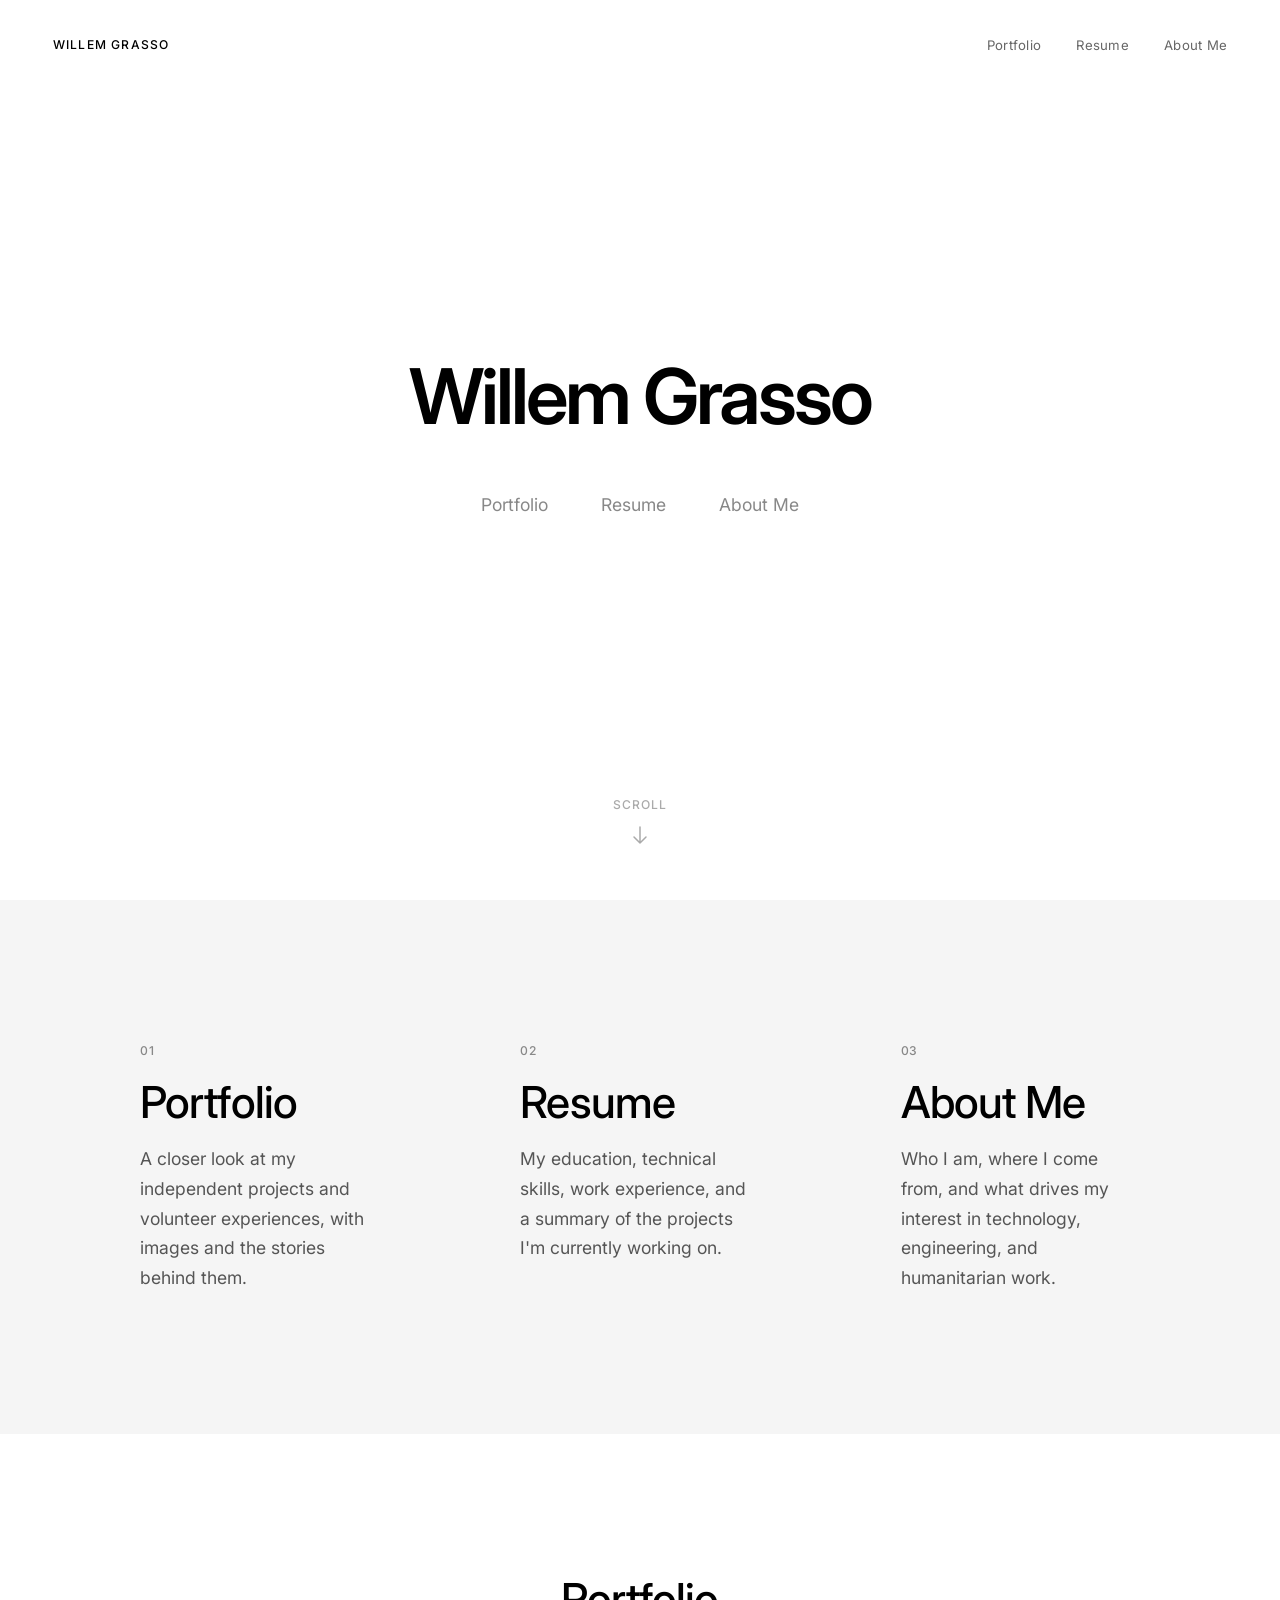
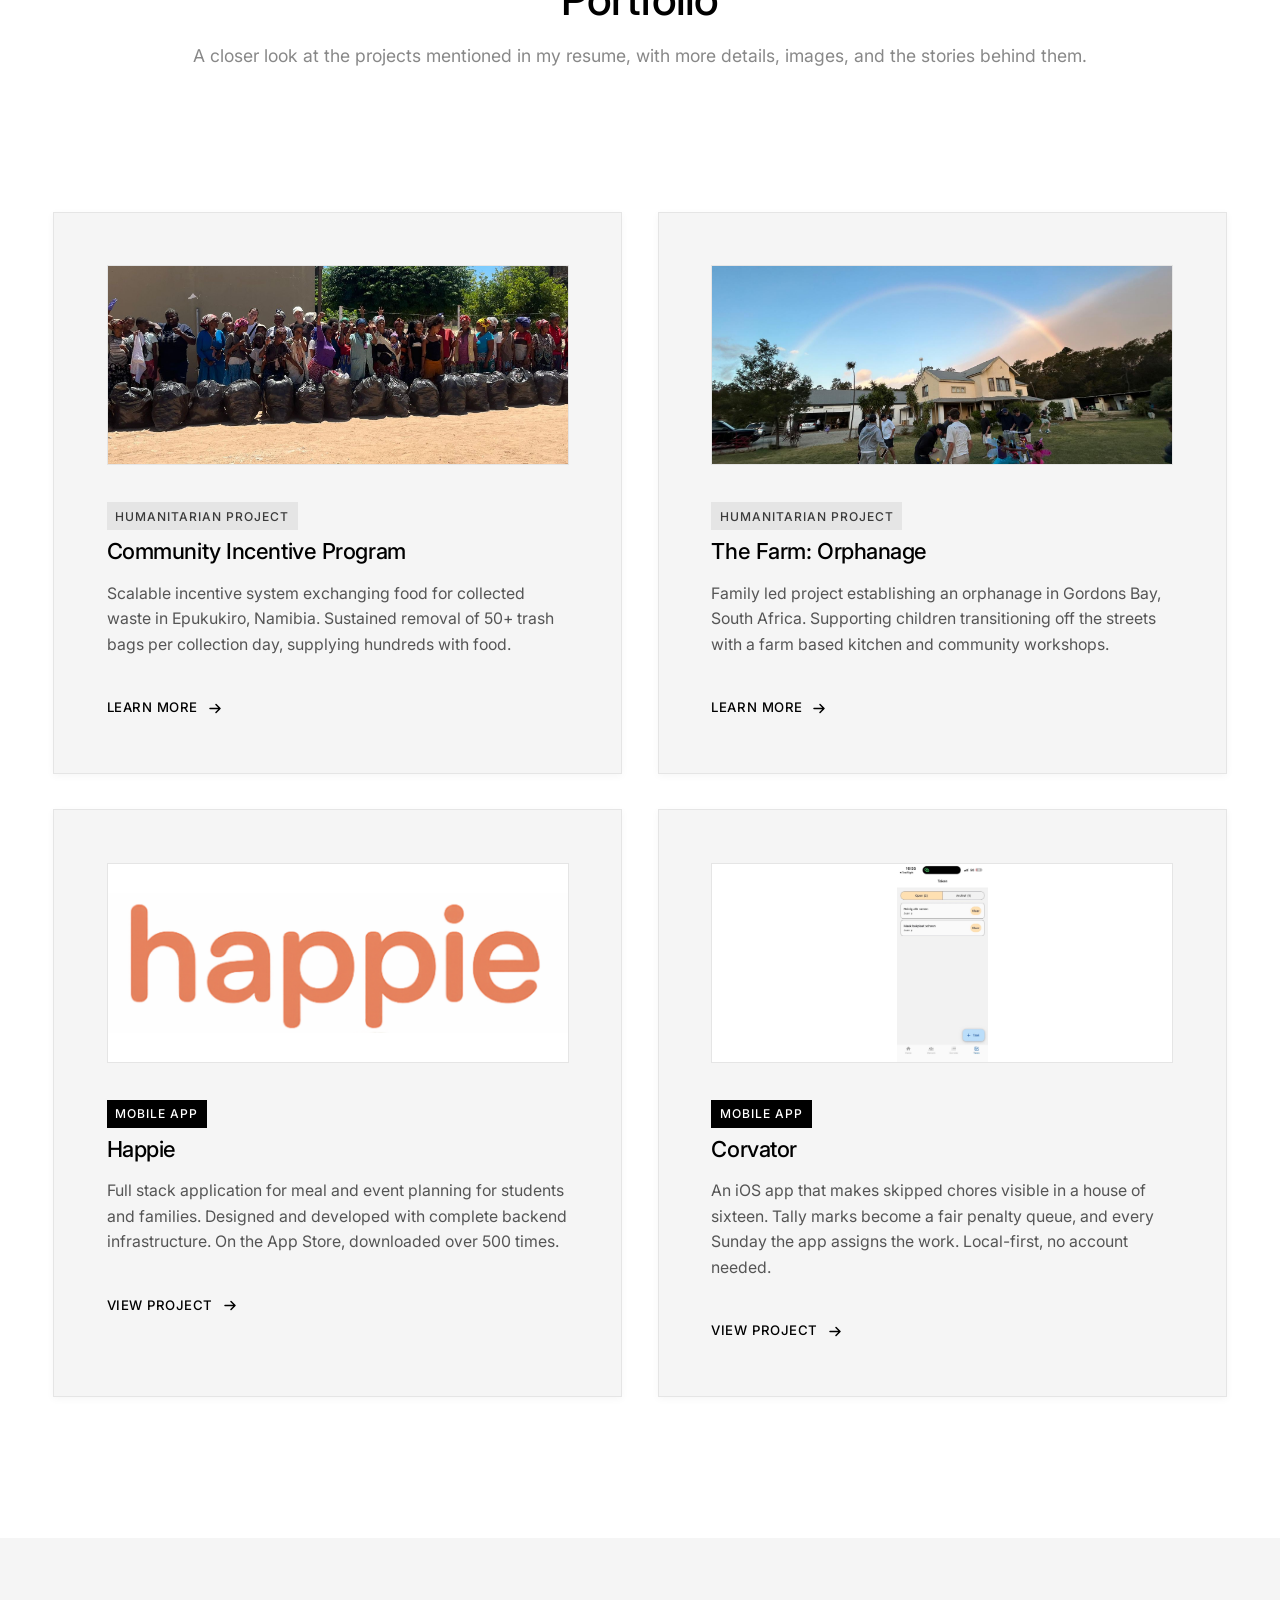
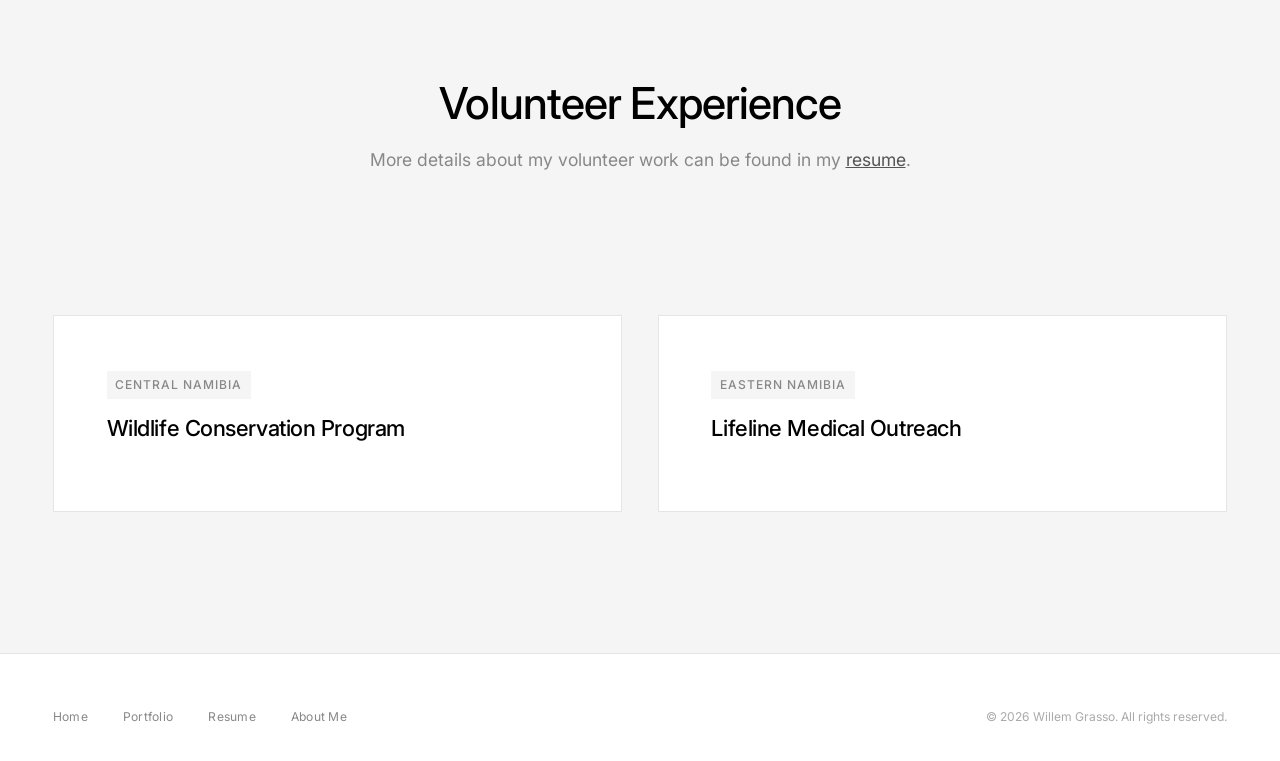
==== commit b846b611: "feat: add Corvator project page, and mark Happie as released Corvator is on the App Store but had no" ====
--- a/index.html
+++ b/index.html
@@ -157,15 +157,31 @@
           </div>
           <span class="text-micro project-type project-type-app">Mobile App</span>
           <h3>Happie</h3>
-          <p>Full stack application for meal and event planning for students and families. Designed and developed with complete backend infrastructure. Entering App Store release.</p>
-          <span class="project-link">
-            Try It Out
-            <svg width="16" height="16" viewBox="0 0 16 16" fill="none">
-              <path d="M3 8.5H13M13 8.5L9 4.5M13 8.5L9 12.5" stroke="currentColor" stroke-width="1.5" stroke-linecap="round" stroke-linejoin="round"/>
-            </svg>
-          </span>
-        </a>
-        
+          <p>Full stack application for meal and event planning for students and families. Designed and developed with complete backend infrastructure. On the App Store, downloaded over 500 times.</p>
+          <span class="project-link">
+            View Project
+            <svg width="16" height="16" viewBox="0 0 16 16" fill="none">
+              <path d="M3 8.5H13M13 8.5L9 4.5M13 8.5L9 12.5" stroke="currentColor" stroke-width="1.5" stroke-linecap="round" stroke-linejoin="round"/>
+            </svg>
+          </span>
+        </a>
+
+        <!-- Project Card 4 -->
+        <a href="projects/corvator.html" class="project-card">
+          <div class="project-preview">
+            <img src="pictures/corvator/corvator-1.jpg" alt="Corvator App" class="preview-contain">
+          </div>
+          <span class="text-micro project-type project-type-app">Mobile App</span>
+          <h3>Corvator</h3>
+          <p>An iOS app that makes skipped chores visible in a house of sixteen. Tally marks become a fair penalty queue, and every Sunday the app assigns the work. Local-first, no account needed.</p>
+          <span class="project-link">
+            View Project
+            <svg width="16" height="16" viewBox="0 0 16 16" fill="none">
+              <path d="M3 8.5H13M13 8.5L9 4.5M13 8.5L9 12.5" stroke="currentColor" stroke-width="1.5" stroke-linecap="round" stroke-linejoin="round"/>
+            </svg>
+          </span>
+        </a>
+
         </div>
     </div>
   </section>
@@ -201,7 +217,7 @@
         <a href="resume.html" class="footer-link">Resume</a>
         <a href="about.html" class="footer-link">About Me</a>
       </div>
-      <p class="footer-copyright">© 2025 Willem Grasso. All rights reserved.</p>
+      <p class="footer-copyright">© 2026 Willem Grasso. All rights reserved.</p>
     </div>
   </footer>
   
--- a/css/styles.css
+++ b/css/styles.css
@@ -823,6 +823,14 @@
   color: var(--color-black);
 }
 
+/* In a project hero the back link is followed by the project-type tag. Both are
+   inline, so they collided on one line and the back link's margin never applied.
+   Making it block-level puts the tag on its own line and restores the spacing. */
+.project-hero .back-link {
+  display: flex;
+  width: fit-content;
+}
+
 .project-title {
   margin-bottom: var(--spacing-sm);
 }
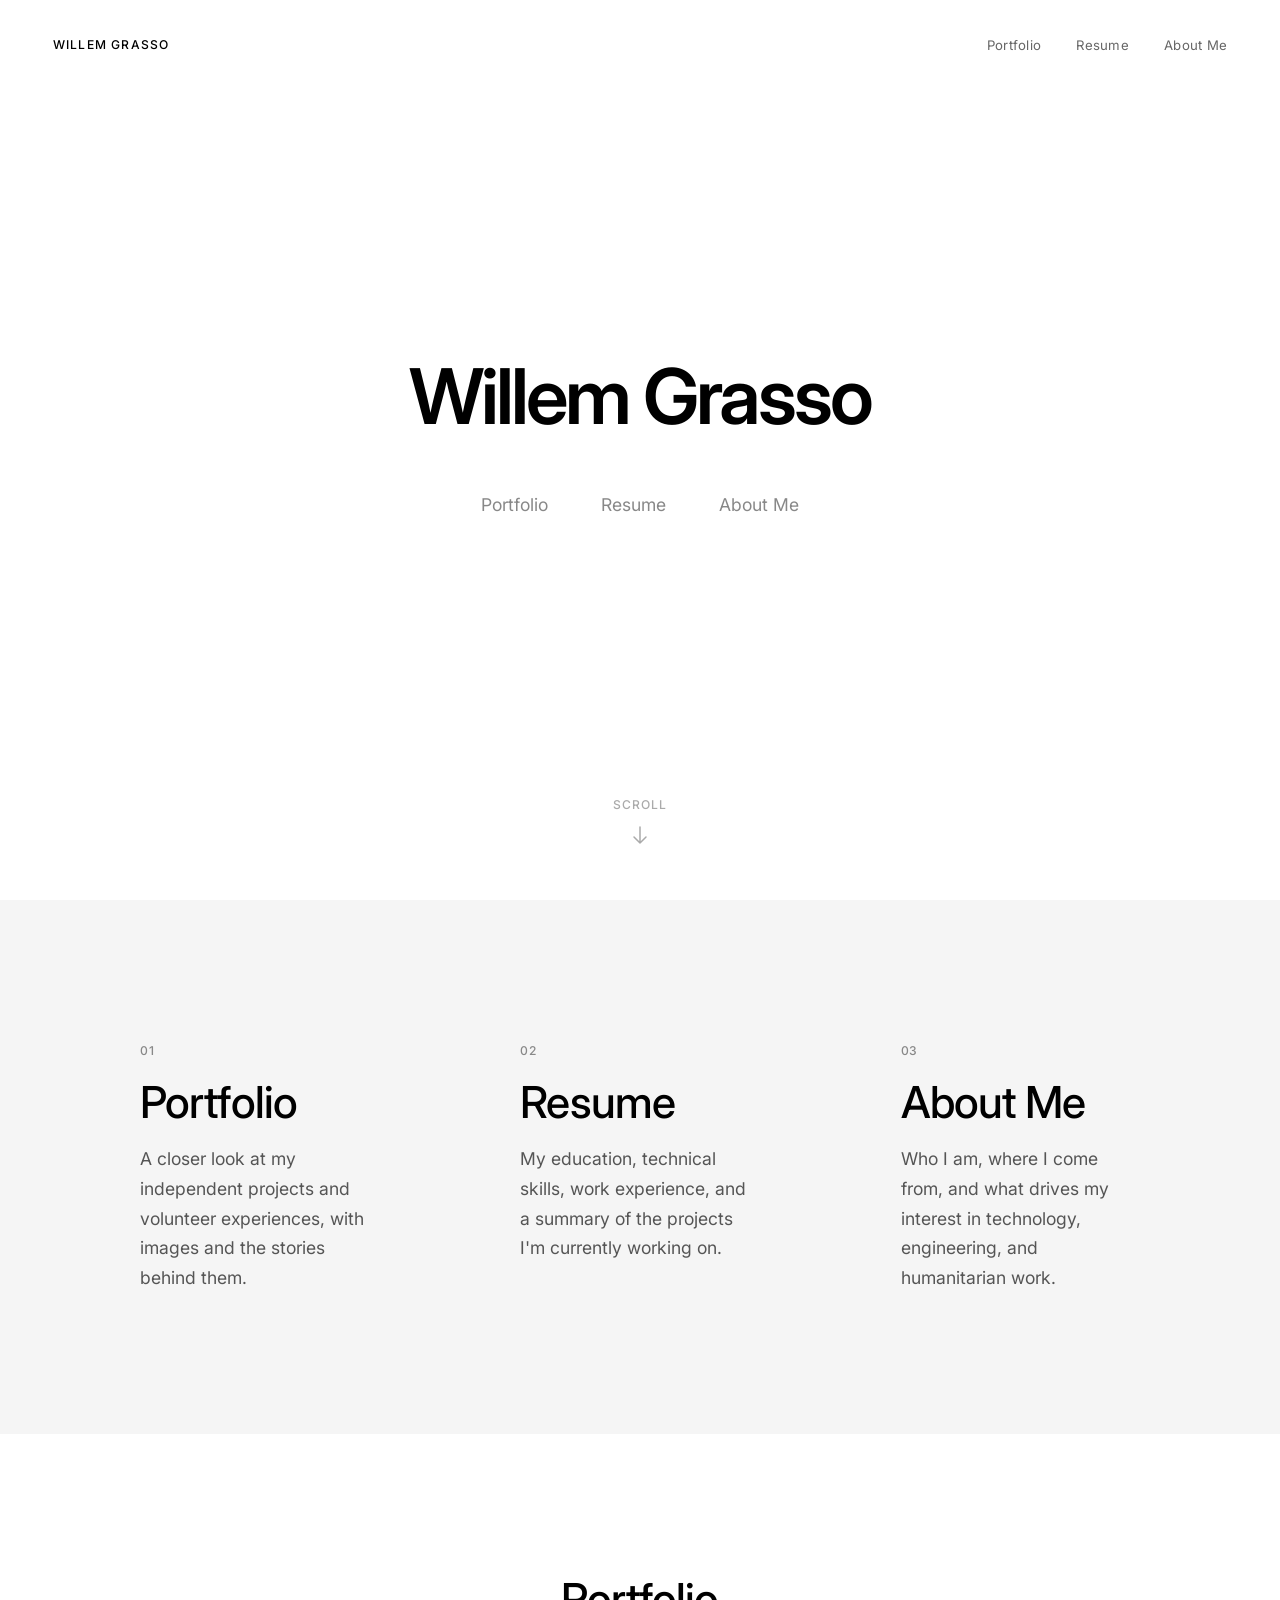
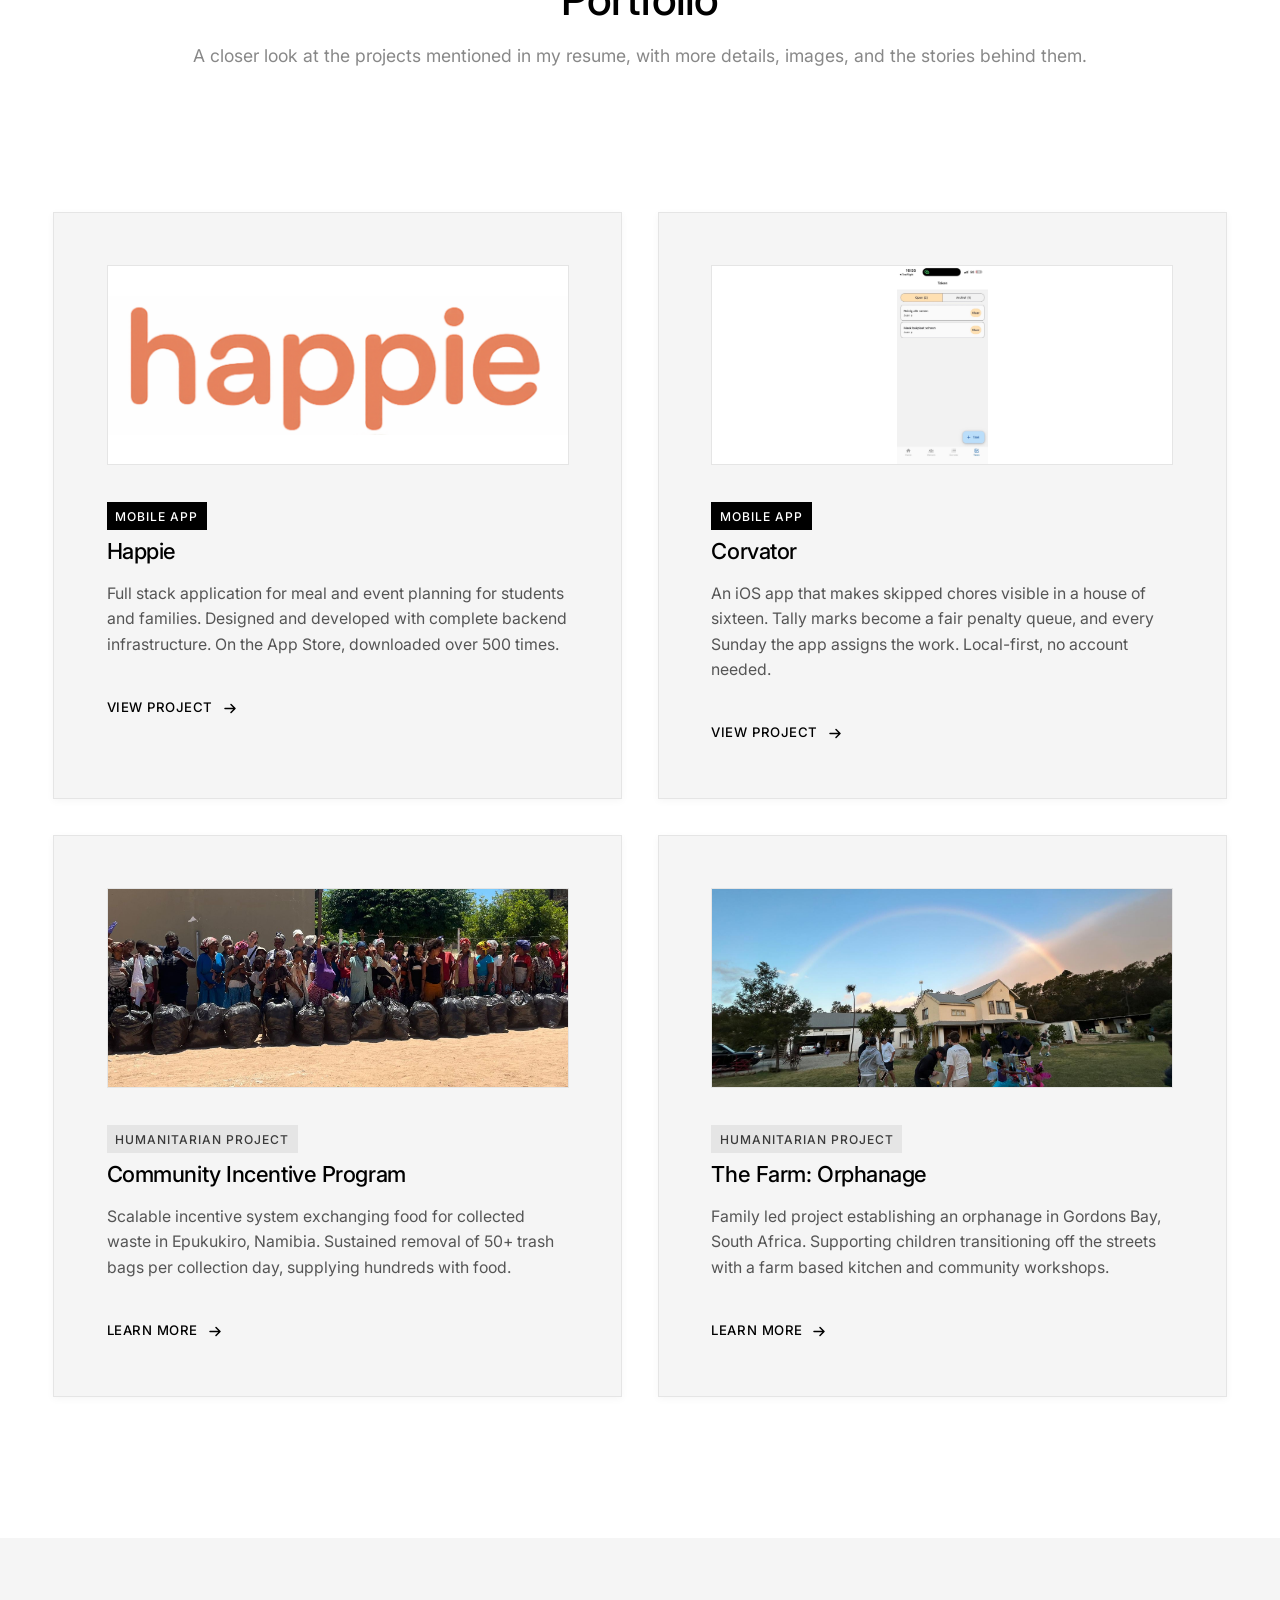
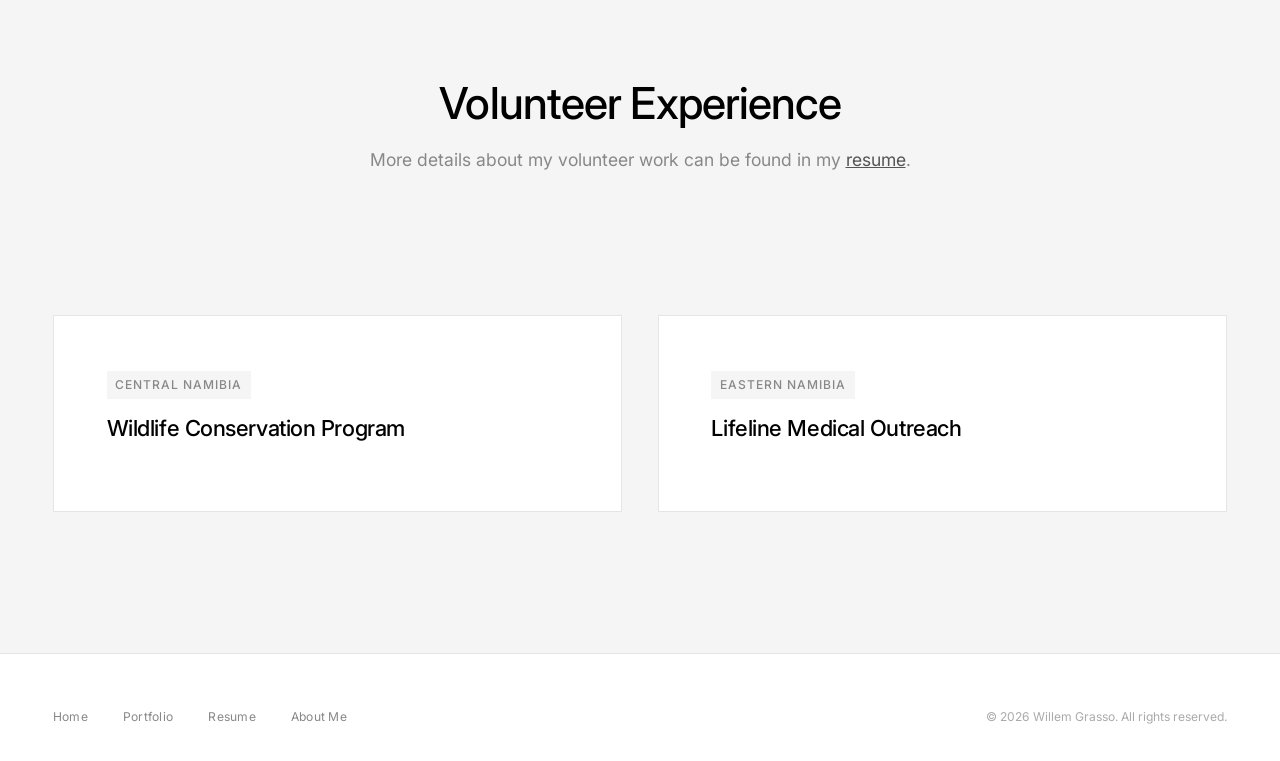
==== commit 788c5564: "feat: lead with the built work, fix the positioning, drop dashes The homepage sold 'Developer & Desi" ====
--- a/index.html
+++ b/index.html
@@ -12,8 +12,8 @@
   
   <meta charset="UTF-8">
   <meta name="viewport" content="width=device-width, initial-scale=1.0">
-  <title>Willem Grasso | Developer & Designer</title>
-  <meta name="description" content="Willem Grasso. Building modern websites and digital experiences. View my portfolio of web development and app design projects.">
+  <title>Willem Grasso | Clinical Technology and Neurotechnology</title>
+  <meta name="description" content="Willem Grasso. Clinical Technology at TU Delft, building in neurotechnology and digital health. Two apps on the App Store, and research at Erasmus MC.">
   
   <!-- Fonts -->
   <link rel="preconnect" href="https://fonts.googleapis.com">
@@ -119,6 +119,36 @@
       
       <div class="projects-grid">
         <!-- Project Card 1 -->
+        <a href="projects/happie.html" class="project-card">
+          <div class="project-preview">
+            <img src="pictures/IMG_1196.PNG" alt="Happie App" class="preview-contain">
+          </div>
+          <span class="text-micro project-type project-type-app">Mobile App</span>
+          <h3>Happie</h3>
+          <p>Full stack application for meal and event planning for students and families. Designed and developed with complete backend infrastructure. On the App Store, downloaded over 500 times.</p>
+          <span class="project-link">
+            View Project
+            <svg width="16" height="16" viewBox="0 0 16 16" fill="none">
+              <path d="M3 8.5H13M13 8.5L9 4.5M13 8.5L9 12.5" stroke="currentColor" stroke-width="1.5" stroke-linecap="round" stroke-linejoin="round"/>
+            </svg>
+          </span>
+        </a>
+        <!-- Project Card 2 -->
+        <a href="projects/corvator.html" class="project-card">
+          <div class="project-preview">
+            <img src="pictures/corvator/corvator-1.jpg" alt="Corvator App" class="preview-contain">
+          </div>
+          <span class="text-micro project-type project-type-app">Mobile App</span>
+          <h3>Corvator</h3>
+          <p>An iOS app that makes skipped chores visible in a house of sixteen. Tally marks become a fair penalty queue, and every Sunday the app assigns the work. Local-first, no account needed.</p>
+          <span class="project-link">
+            View Project
+            <svg width="16" height="16" viewBox="0 0 16 16" fill="none">
+              <path d="M3 8.5H13M13 8.5L9 4.5M13 8.5L9 12.5" stroke="currentColor" stroke-width="1.5" stroke-linecap="round" stroke-linejoin="round"/>
+            </svg>
+          </span>
+        </a>
+        <!-- Project Card 3 -->
         <a href="projects/community-incentive-program.html" class="project-card">
           <div class="project-preview">
             <img src="pictures/trash-bags-line.jpg" alt="Community Incentive Program Preview" class="project-preview-img">
@@ -133,8 +163,7 @@
             </svg>
           </span>
         </a>
-        
-        <!-- Project Card 2 -->
+        <!-- Project Card 4 -->
         <a href="projects/the-farm-orphanage.html" class="project-card">
           <div class="project-preview">
             <img src="pictures/c86a746e-b7d0-4881-ac4e-d44b050138e1.jpg" alt="The Farm Orphanage">
@@ -144,38 +173,6 @@
           <p>Family led project establishing an orphanage in Gordons Bay, South Africa. Supporting children transitioning off the streets with a farm based kitchen and community workshops.</p>
           <span class="project-link">
             Learn More
-            <svg width="16" height="16" viewBox="0 0 16 16" fill="none">
-              <path d="M3 8.5H13M13 8.5L9 4.5M13 8.5L9 12.5" stroke="currentColor" stroke-width="1.5" stroke-linecap="round" stroke-linejoin="round"/>
-            </svg>
-          </span>
-        </a>
-        
-        <!-- Project Card 3 -->
-        <a href="projects/happie.html" class="project-card">
-          <div class="project-preview">
-            <img src="pictures/IMG_1196.PNG" alt="Happie App" class="preview-contain">
-          </div>
-          <span class="text-micro project-type project-type-app">Mobile App</span>
-          <h3>Happie</h3>
-          <p>Full stack application for meal and event planning for students and families. Designed and developed with complete backend infrastructure. On the App Store, downloaded over 500 times.</p>
-          <span class="project-link">
-            View Project
-            <svg width="16" height="16" viewBox="0 0 16 16" fill="none">
-              <path d="M3 8.5H13M13 8.5L9 4.5M13 8.5L9 12.5" stroke="currentColor" stroke-width="1.5" stroke-linecap="round" stroke-linejoin="round"/>
-            </svg>
-          </span>
-        </a>
-
-        <!-- Project Card 4 -->
-        <a href="projects/corvator.html" class="project-card">
-          <div class="project-preview">
-            <img src="pictures/corvator/corvator-1.jpg" alt="Corvator App" class="preview-contain">
-          </div>
-          <span class="text-micro project-type project-type-app">Mobile App</span>
-          <h3>Corvator</h3>
-          <p>An iOS app that makes skipped chores visible in a house of sixteen. Tally marks become a fair penalty queue, and every Sunday the app assigns the work. Local-first, no account needed.</p>
-          <span class="project-link">
-            View Project
             <svg width="16" height="16" viewBox="0 0 16 16" fill="none">
               <path d="M3 8.5H13M13 8.5L9 4.5M13 8.5L9 12.5" stroke="currentColor" stroke-width="1.5" stroke-linecap="round" stroke-linejoin="round"/>
             </svg>
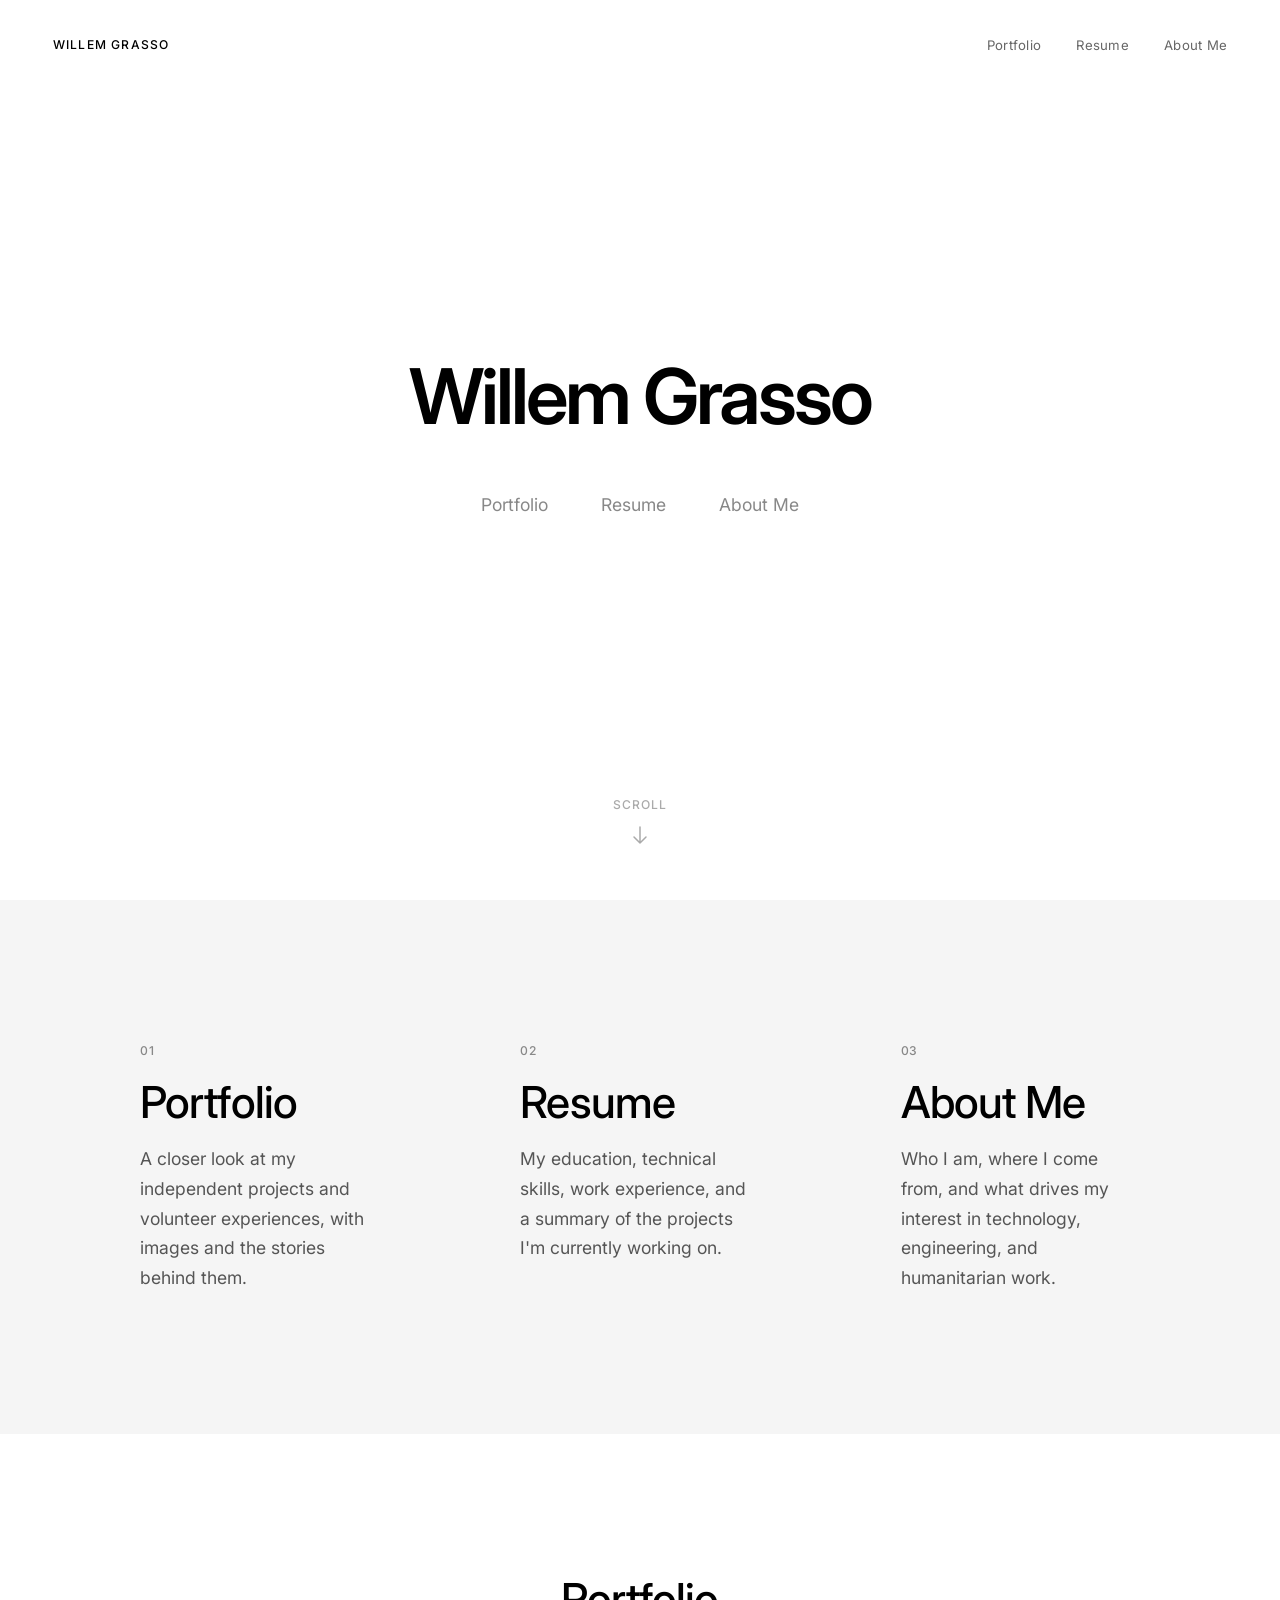
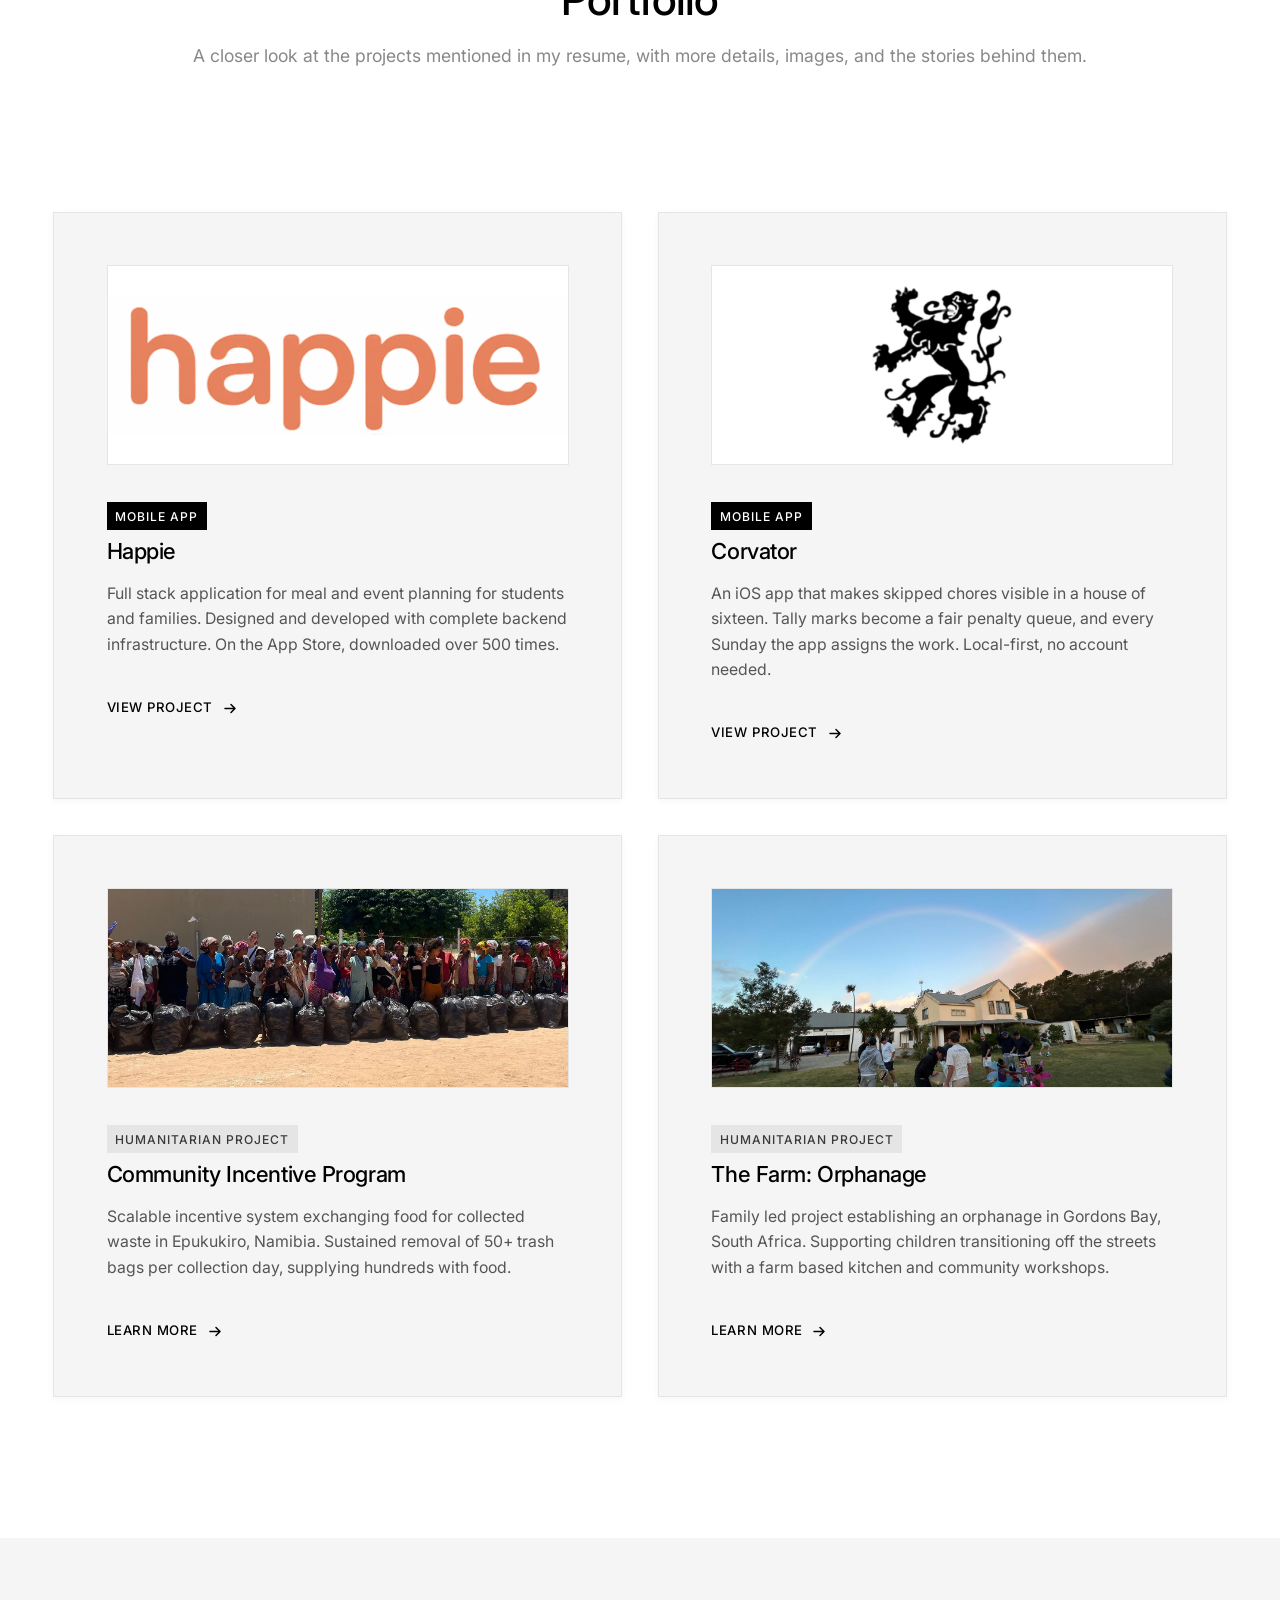
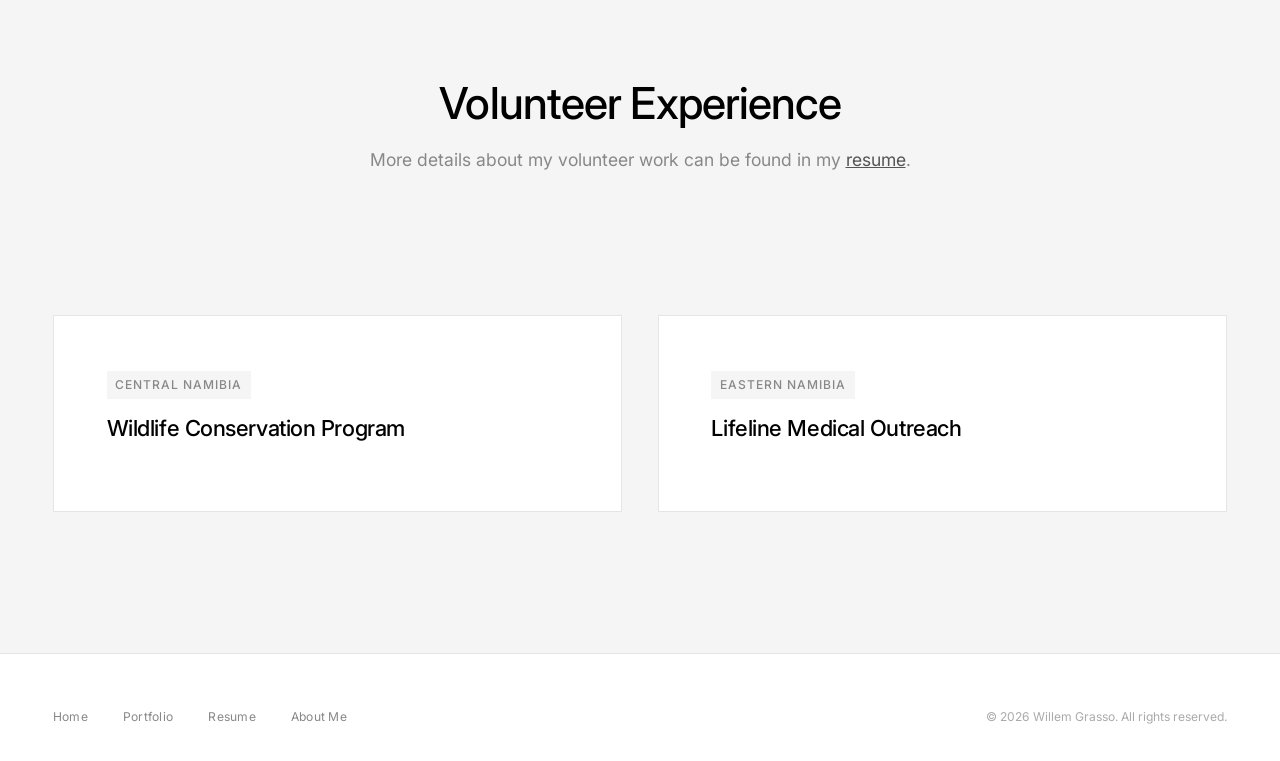
==== commit 807ee81b: "fix: use the Corvator app mark on the card instead of a phone screenshot The screenshot letterboxed " ====
--- a/index.html
+++ b/index.html
@@ -136,7 +136,7 @@
         <!-- Project Card 2 -->
         <a href="projects/corvator.html" class="project-card">
           <div class="project-preview">
-            <img src="pictures/corvator/corvator-1.jpg" alt="Corvator App" class="preview-contain">
+            <img src="pictures/corvator/corvator-logo.png" alt="Corvator App" class="preview-contain">
           </div>
           <span class="text-micro project-type project-type-app">Mobile App</span>
           <h3>Corvator</h3>
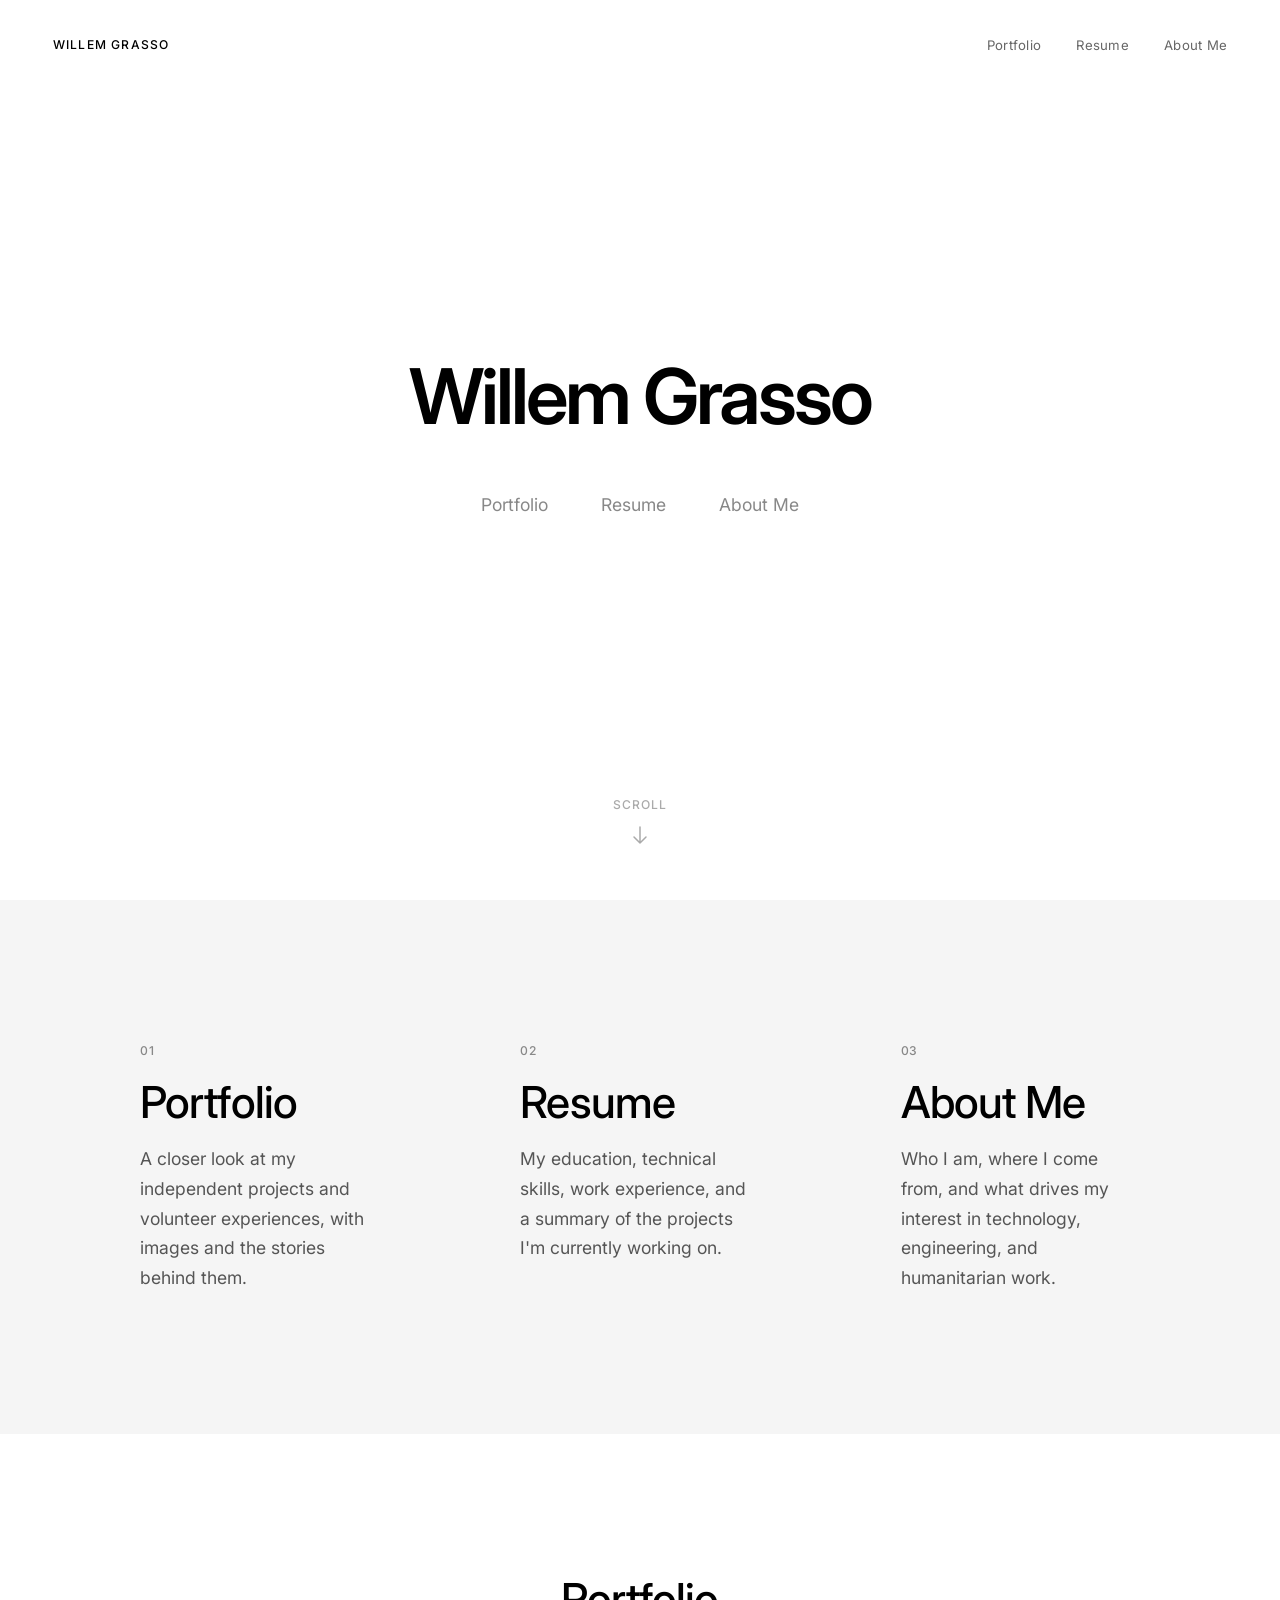
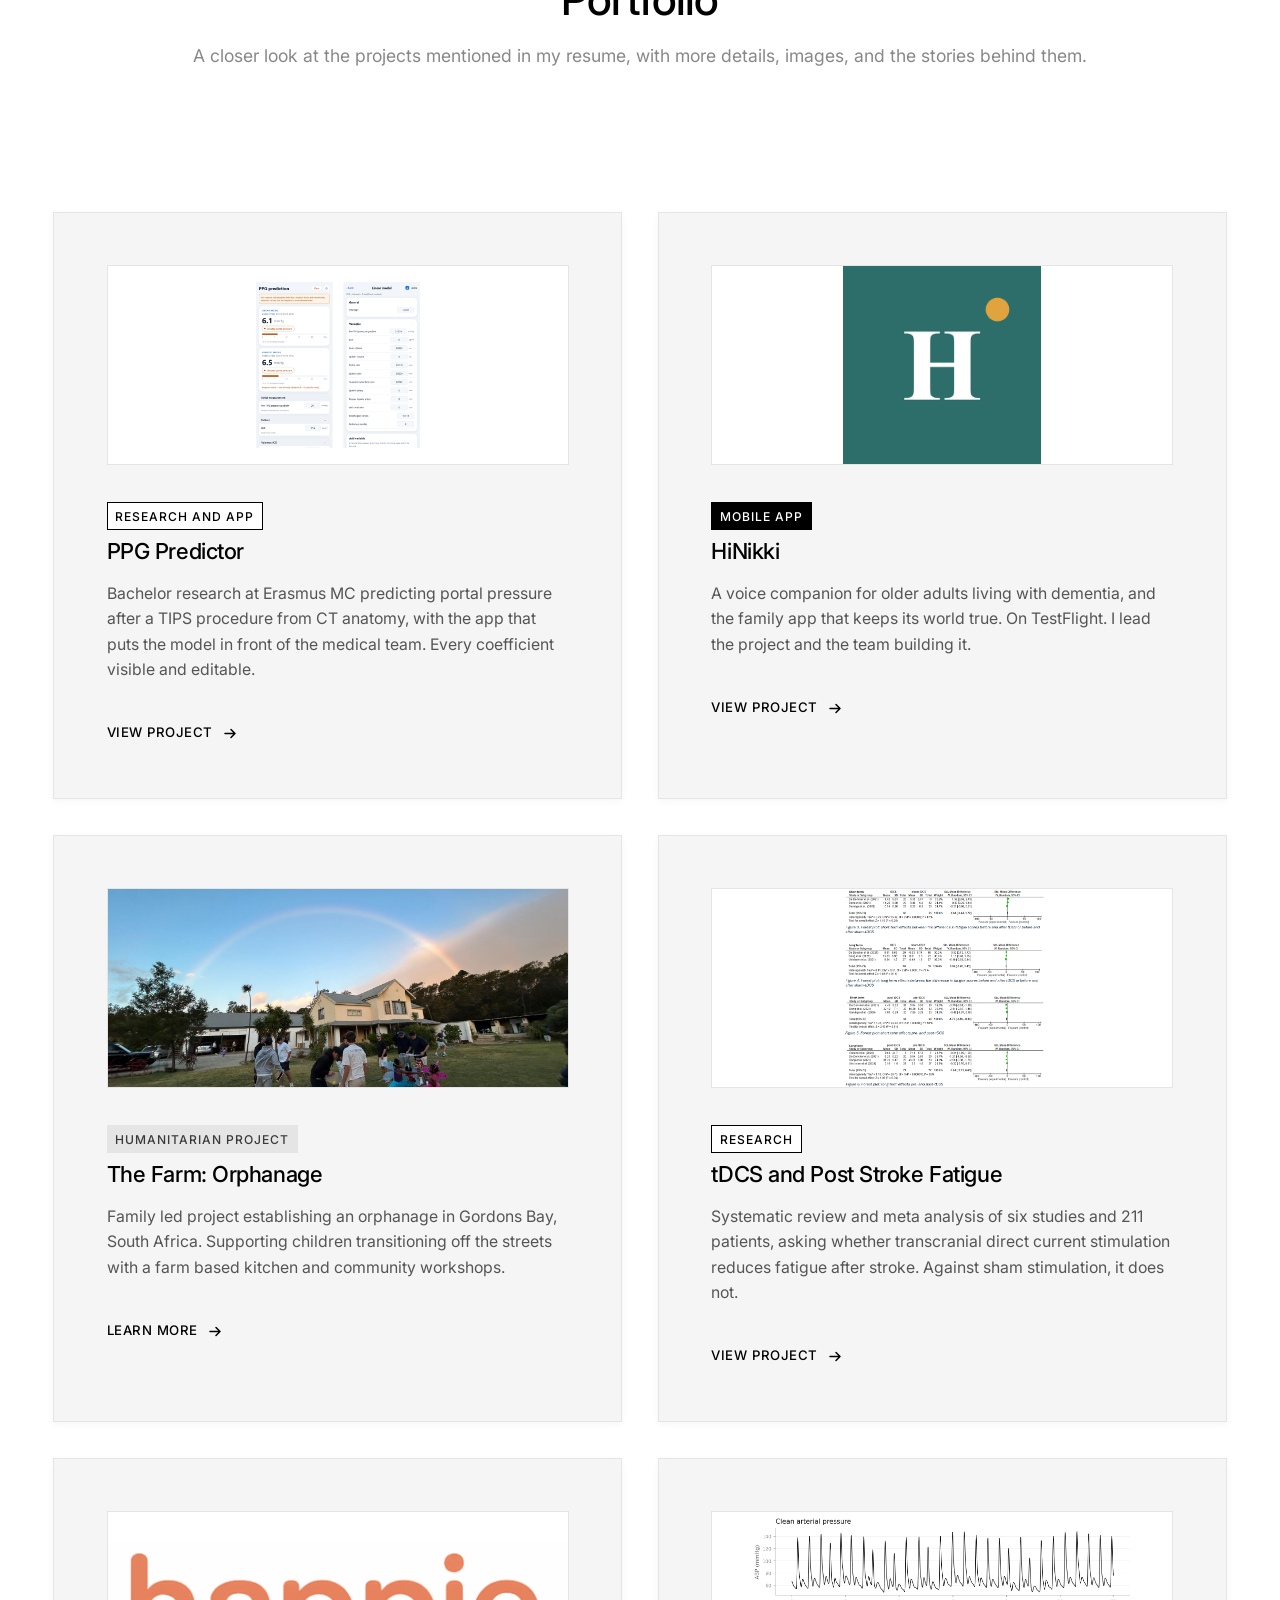
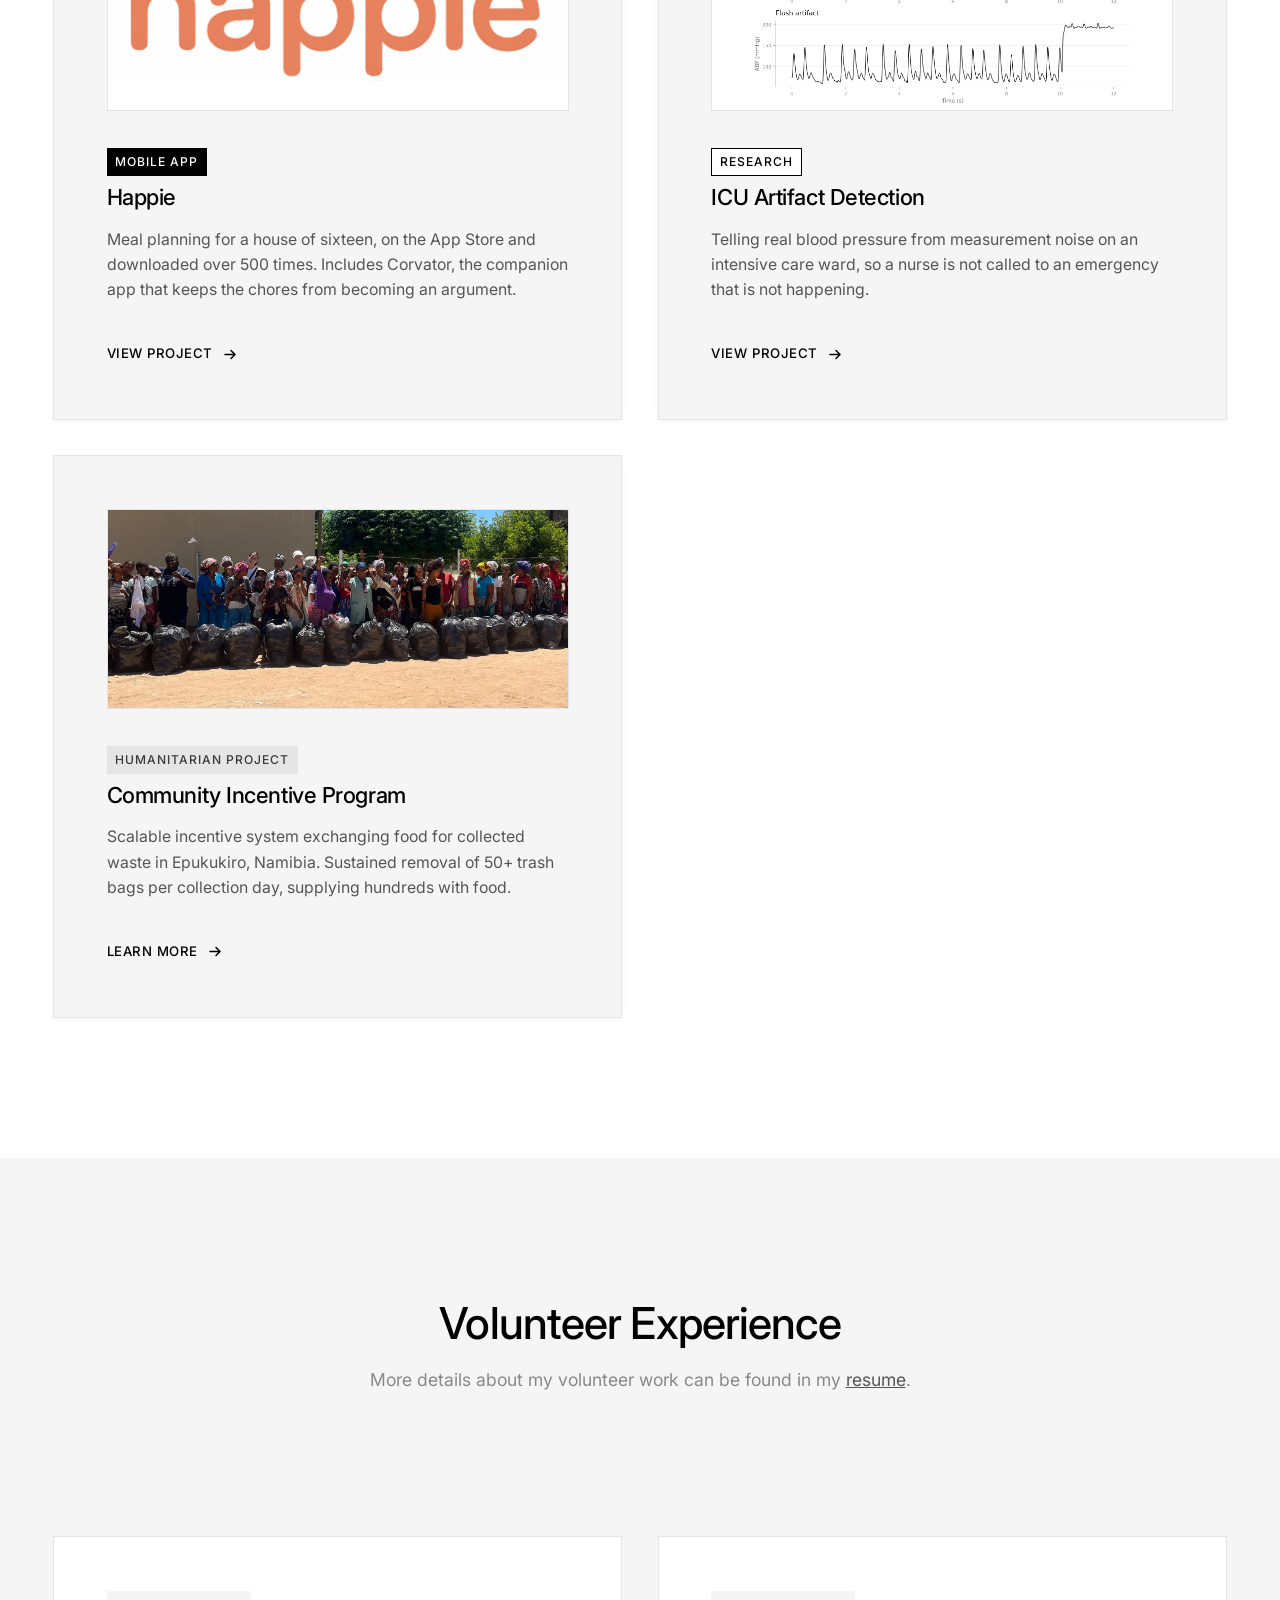
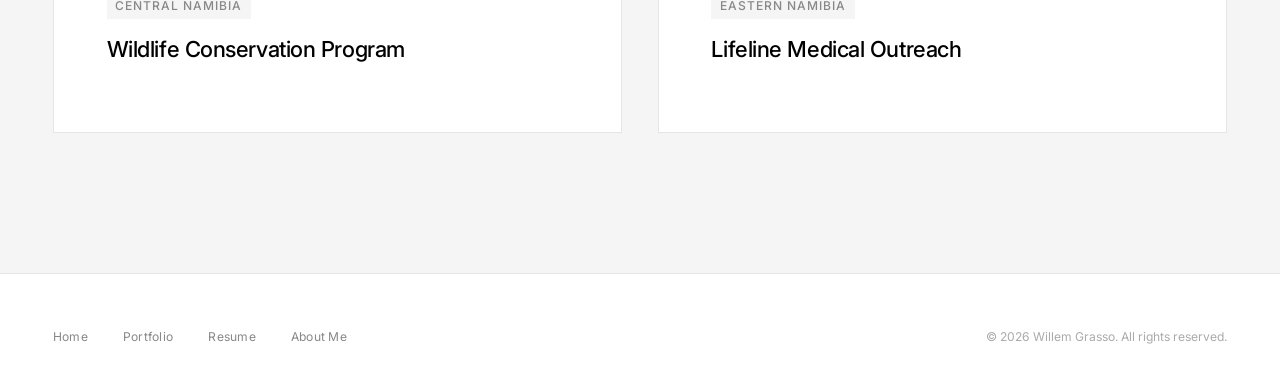
==== commit e871ea42: "feat: give every project its own page, in the requested order Four projects existed only on GitHub a" ====
--- a/index.html
+++ b/index.html
@@ -119,36 +119,96 @@
       
       <div class="projects-grid">
         <!-- Project Card 1 -->
+        <a href="projects/ppg-predictor.html" class="project-card">
+          <div class="project-preview">
+            <img src="pictures/ppg/card.png" alt="PPG Predictor app" class="preview-contain">
+          </div>
+          <span class="text-micro project-type project-type-research">Research and App</span>
+          <h3>PPG Predictor</h3>
+          <p>Bachelor research at Erasmus MC predicting portal pressure after a TIPS procedure from CT anatomy, with the app that puts the model in front of the medical team. Every coefficient visible and editable.</p>
+          <span class="project-link">
+            View Project
+            <svg width="16" height="16" viewBox="0 0 16 16" fill="none">
+              <path d="M3 8.5H13M13 8.5L9 4.5M13 8.5L9 12.5" stroke="currentColor" stroke-width="1.5" stroke-linecap="round" stroke-linejoin="round"/>
+            </svg>
+          </span>
+        </a>
+        <!-- Project Card 2 -->
+        <a href="projects/hinikki.html" class="project-card">
+          <div class="project-preview">
+            <img src="pictures/hinikki/icon.png" alt="HiNikki app" class="preview-contain">
+          </div>
+          <span class="text-micro project-type project-type-app">Mobile App</span>
+          <h3>HiNikki</h3>
+          <p>A voice companion for older adults living with dementia, and the family app that keeps its world true. On TestFlight. I lead the project and the team building it.</p>
+          <span class="project-link">
+            View Project
+            <svg width="16" height="16" viewBox="0 0 16 16" fill="none">
+              <path d="M3 8.5H13M13 8.5L9 4.5M13 8.5L9 12.5" stroke="currentColor" stroke-width="1.5" stroke-linecap="round" stroke-linejoin="round"/>
+            </svg>
+          </span>
+        </a>
+        <!-- Project Card 3 -->
+        <a href="projects/the-farm-orphanage.html" class="project-card">
+          <div class="project-preview">
+            <img src="pictures/c86a746e-b7d0-4881-ac4e-d44b050138e1.jpg" alt="The Farm Orphanage">
+          </div>
+          <span class="text-micro project-type project-type-humanitarian">Humanitarian Project</span>
+          <h3>The Farm: Orphanage</h3>
+          <p>Family led project establishing an orphanage in Gordons Bay, South Africa. Supporting children transitioning off the streets with a farm based kitchen and community workshops.</p>
+          <span class="project-link">
+            Learn More
+            <svg width="16" height="16" viewBox="0 0 16 16" fill="none">
+              <path d="M3 8.5H13M13 8.5L9 4.5M13 8.5L9 12.5" stroke="currentColor" stroke-width="1.5" stroke-linecap="round" stroke-linejoin="round"/>
+            </svg>
+          </span>
+        </a>
+        <!-- Project Card 4 -->
+        <a href="projects/tdcs-post-stroke-fatigue.html" class="project-card">
+          <div class="project-preview">
+            <img src="pictures/tdcs/forest-plots.png" alt="Forest plots from the tDCS meta analysis" class="preview-contain">
+          </div>
+          <span class="text-micro project-type project-type-research">Research</span>
+          <h3>tDCS and Post Stroke Fatigue</h3>
+          <p>Systematic review and meta analysis of six studies and 211 patients, asking whether transcranial direct current stimulation reduces fatigue after stroke. Against sham stimulation, it does not.</p>
+          <span class="project-link">
+            View Project
+            <svg width="16" height="16" viewBox="0 0 16 16" fill="none">
+              <path d="M3 8.5H13M13 8.5L9 4.5M13 8.5L9 12.5" stroke="currentColor" stroke-width="1.5" stroke-linecap="round" stroke-linejoin="round"/>
+            </svg>
+          </span>
+        </a>
+        <!-- Project Card 5 -->
         <a href="projects/happie.html" class="project-card">
           <div class="project-preview">
             <img src="pictures/IMG_1196.PNG" alt="Happie App" class="preview-contain">
           </div>
           <span class="text-micro project-type project-type-app">Mobile App</span>
           <h3>Happie</h3>
-          <p>Full stack application for meal and event planning for students and families. Designed and developed with complete backend infrastructure. On the App Store, downloaded over 500 times.</p>
-          <span class="project-link">
-            View Project
-            <svg width="16" height="16" viewBox="0 0 16 16" fill="none">
-              <path d="M3 8.5H13M13 8.5L9 4.5M13 8.5L9 12.5" stroke="currentColor" stroke-width="1.5" stroke-linecap="round" stroke-linejoin="round"/>
-            </svg>
-          </span>
-        </a>
-        <!-- Project Card 2 -->
-        <a href="projects/corvator.html" class="project-card">
-          <div class="project-preview">
-            <img src="pictures/corvator/corvator-logo.png" alt="Corvator App" class="preview-contain">
-          </div>
-          <span class="text-micro project-type project-type-app">Mobile App</span>
-          <h3>Corvator</h3>
-          <p>An iOS app that makes skipped chores visible in a house of sixteen. Tally marks become a fair penalty queue, and every Sunday the app assigns the work. Local-first, no account needed.</p>
-          <span class="project-link">
-            View Project
-            <svg width="16" height="16" viewBox="0 0 16 16" fill="none">
-              <path d="M3 8.5H13M13 8.5L9 4.5M13 8.5L9 12.5" stroke="currentColor" stroke-width="1.5" stroke-linecap="round" stroke-linejoin="round"/>
-            </svg>
-          </span>
-        </a>
-        <!-- Project Card 3 -->
+          <p>Meal planning for a house of sixteen, on the App Store and downloaded over 500 times. Includes Corvator, the companion app that keeps the chores from becoming an argument.</p>
+          <span class="project-link">
+            View Project
+            <svg width="16" height="16" viewBox="0 0 16 16" fill="none">
+              <path d="M3 8.5H13M13 8.5L9 4.5M13 8.5L9 12.5" stroke="currentColor" stroke-width="1.5" stroke-linecap="round" stroke-linejoin="round"/>
+            </svg>
+          </span>
+        </a>
+        <!-- Project Card 6 -->
+        <a href="projects/icu-artifact-detection.html" class="project-card">
+          <div class="project-preview">
+            <img src="pictures/icu/waveforms.png" alt="Arterial pressure traces, clean and with a flush artifact" class="preview-contain">
+          </div>
+          <span class="text-micro project-type project-type-research">Research</span>
+          <h3>ICU Artifact Detection</h3>
+          <p>Telling real blood pressure from measurement noise on an intensive care ward, so a nurse is not called to an emergency that is not happening.</p>
+          <span class="project-link">
+            View Project
+            <svg width="16" height="16" viewBox="0 0 16 16" fill="none">
+              <path d="M3 8.5H13M13 8.5L9 4.5M13 8.5L9 12.5" stroke="currentColor" stroke-width="1.5" stroke-linecap="round" stroke-linejoin="round"/>
+            </svg>
+          </span>
+        </a>
+        <!-- Project Card 7 -->
         <a href="projects/community-incentive-program.html" class="project-card">
           <div class="project-preview">
             <img src="pictures/trash-bags-line.jpg" alt="Community Incentive Program Preview" class="project-preview-img">
@@ -156,21 +216,6 @@
           <span class="text-micro project-type project-type-humanitarian">Humanitarian Project</span>
           <h3>Community Incentive Program</h3>
           <p>Scalable incentive system exchanging food for collected waste in Epukukiro, Namibia. Sustained removal of 50+ trash bags per collection day, supplying hundreds with food.</p>
-          <span class="project-link">
-            Learn More
-            <svg width="16" height="16" viewBox="0 0 16 16" fill="none">
-              <path d="M3 8.5H13M13 8.5L9 4.5M13 8.5L9 12.5" stroke="currentColor" stroke-width="1.5" stroke-linecap="round" stroke-linejoin="round"/>
-            </svg>
-          </span>
-        </a>
-        <!-- Project Card 4 -->
-        <a href="projects/the-farm-orphanage.html" class="project-card">
-          <div class="project-preview">
-            <img src="pictures/c86a746e-b7d0-4881-ac4e-d44b050138e1.jpg" alt="The Farm Orphanage">
-          </div>
-          <span class="text-micro project-type project-type-humanitarian">Humanitarian Project</span>
-          <h3>The Farm: Orphanage</h3>
-          <p>Family led project establishing an orphanage in Gordons Bay, South Africa. Supporting children transitioning off the streets with a farm based kitchen and community workshops.</p>
           <span class="project-link">
             Learn More
             <svg width="16" height="16" viewBox="0 0 16 16" fill="none">
--- a/css/styles.css
+++ b/css/styles.css
@@ -527,6 +527,12 @@
 .project-type-app {
   background: var(--color-black);
   color: var(--color-white);
+}
+
+.project-type-research {
+  background: var(--color-white);
+  color: var(--color-black);
+  box-shadow: inset 0 0 0 1px var(--color-black);
 }
 
 .project-type-website {
@@ -831,6 +837,59 @@
   width: fit-content;
 }
 
+/* A wide figure inside a project section: a forest plot, a signal trace, a chart.
+   Sits on the same white as the page so the figure itself carries the contrast. */
+.project-figure {
+  margin: 0;
+}
+
+.project-figure img {
+  display: block;
+  width: 100%;
+  height: auto;
+  border: 1px solid var(--color-gray-200);
+}
+
+.project-figure figcaption {
+  margin-top: 0.75rem;
+  font-size: 0.8125rem;
+  line-height: 1.5;
+  color: var(--color-gray-500);
+}
+
+/* A phone screenshot is portrait: it should not stretch to the text measure. */
+.project-figure--portrait img {
+  max-width: 330px;
+  margin: 0 auto;
+}
+
+.project-figure a {
+  display: block;
+}
+
+/* Text is capped at 700px for readability, but a forest plot or a signal trace
+   is unreadable at that width. On wide screens the figure breaks out of the
+   text measure and uses the room the grid column already has. */
+@media (min-width: 1024px) {
+  .project-figure--wide {
+    width: calc(100% + 340px);
+    max-width: calc(100vw - 300px);
+  }
+}
+
+/* A secondary project presented inside another project's page. */
+.sub-project {
+  border-top: 1px solid var(--color-gray-200);
+  padding-top: var(--spacing-lg);
+  margin-top: var(--spacing-lg);
+}
+
+.sub-project .sub-project-mark {
+  width: 56px;
+  height: auto;
+  margin-bottom: var(--spacing-sm);
+}
+
 .project-title {
   margin-bottom: var(--spacing-sm);
 }
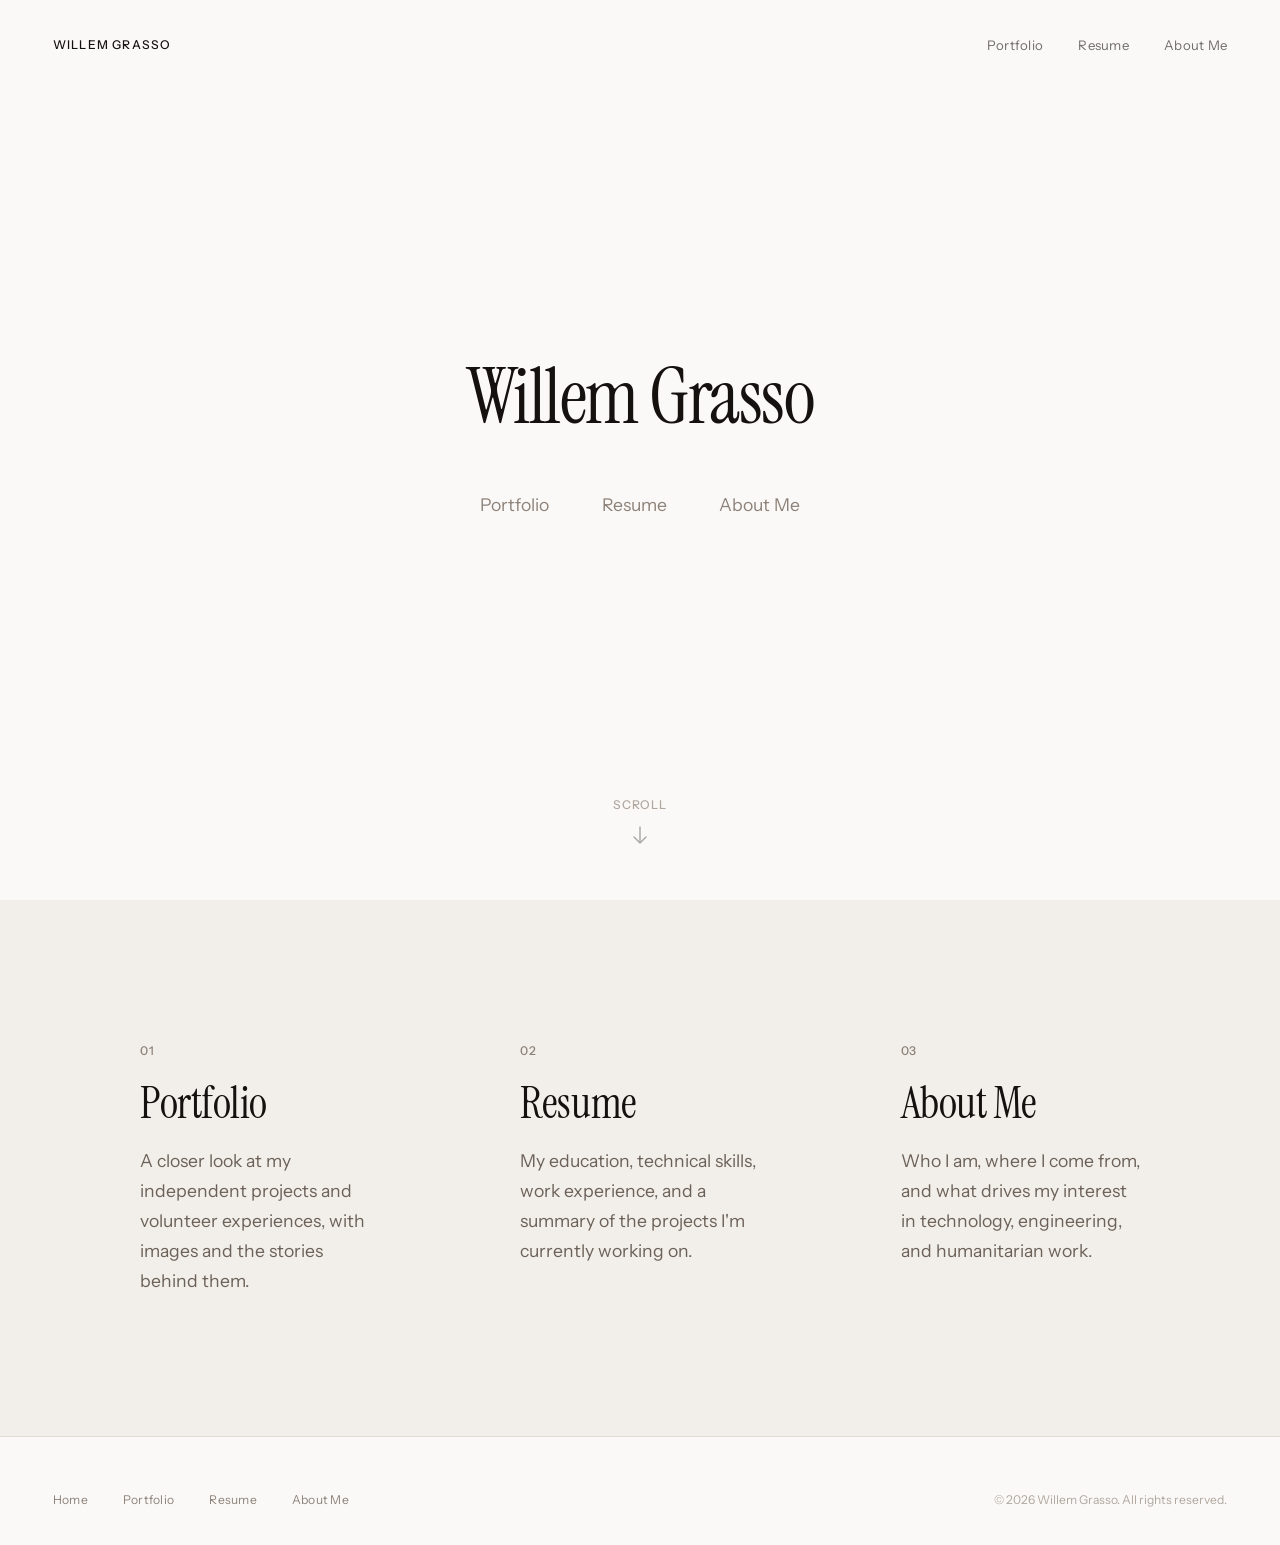
==== commit 6fb24e0e: "feat: portfolio gets its own page, and a warmer, rounder design pass Portfolio moves off the homepag" ====
--- a/index.html
+++ b/index.html
@@ -18,7 +18,7 @@
   <!-- Fonts -->
   <link rel="preconnect" href="https://fonts.googleapis.com">
   <link rel="preconnect" href="https://fonts.gstatic.com" crossorigin>
-  <link href="https://fonts.googleapis.com/css2?family=Inter:wght@300;400;500;600;700&display=swap" rel="stylesheet">
+  <link href="https://fonts.googleapis.com/css2?family=Instrument+Sans:ital,wght@0,400..700;1,400..700&family=Instrument+Serif:ital@0;1&display=swap" rel="stylesheet">
   
   <!-- Styles -->
   <link rel="stylesheet" href="css/styles.css">
@@ -34,7 +34,7 @@
     </div>
     
     <nav class="nav-links">
-      <a href="#portfolio" class="nav-link">Portfolio</a>
+      <a href="portfolio.html" class="nav-link">Portfolio</a>
       <a href="resume.html" class="nav-link">Resume</a>
       <a href="about.html" class="nav-link">About Me</a>
     </nav>
@@ -55,7 +55,7 @@
       <span style="transform: rotate(-45deg) translateY(-5px);"></span>
     </button>
     
-    <a href="#portfolio" class="nav-link">Portfolio</a>
+    <a href="portfolio.html" class="nav-link">Portfolio</a>
     <a href="resume.html" class="nav-link">Resume</a>
     <a href="about.html" class="nav-link">About Me</a>
   </nav>
@@ -68,7 +68,7 @@
       </div>
       <div class="hero-right">
         <nav class="hero-nav">
-          <a href="#portfolio" class="hero-nav-link">Portfolio</a>
+          <a href="portfolio.html" class="hero-nav-link">Portfolio</a>
           <a href="resume.html" class="hero-nav-link">Resume</a>
           <a href="about.html" class="hero-nav-link">About Me</a>
         </nav>
@@ -109,153 +109,14 @@
     </div>
   </section>
   
-  <!-- Projects Section -->
-  <section class="section projects-section" id="portfolio">
-    <div class="container">
-      <div class="section-header">
-        <h2 class="text-title">Portfolio</h2>
-        <p class="text-body">A closer look at the projects mentioned in my resume, with more details, images, and the stories behind them.</p>
-      </div>
-      
-      <div class="projects-grid">
-        <!-- Project Card 1 -->
-        <a href="projects/ppg-predictor.html" class="project-card">
-          <div class="project-preview">
-            <img src="pictures/ppg/card.png" alt="PPG Predictor app" class="preview-contain">
-          </div>
-          <span class="text-micro project-type project-type-research">Research and App</span>
-          <h3>PPG Predictor</h3>
-          <p>Bachelor research at Erasmus MC predicting portal pressure after a TIPS procedure from CT anatomy, with the app that puts the model in front of the medical team. Every coefficient visible and editable.</p>
-          <span class="project-link">
-            View Project
-            <svg width="16" height="16" viewBox="0 0 16 16" fill="none">
-              <path d="M3 8.5H13M13 8.5L9 4.5M13 8.5L9 12.5" stroke="currentColor" stroke-width="1.5" stroke-linecap="round" stroke-linejoin="round"/>
-            </svg>
-          </span>
-        </a>
-        <!-- Project Card 2 -->
-        <a href="projects/hinikki.html" class="project-card">
-          <div class="project-preview">
-            <img src="pictures/hinikki/icon.png" alt="HiNikki app" class="preview-contain">
-          </div>
-          <span class="text-micro project-type project-type-app">Mobile App</span>
-          <h3>HiNikki</h3>
-          <p>A voice companion for older adults living with dementia, and the family app that keeps its world true. On TestFlight. I lead the project and the team building it.</p>
-          <span class="project-link">
-            View Project
-            <svg width="16" height="16" viewBox="0 0 16 16" fill="none">
-              <path d="M3 8.5H13M13 8.5L9 4.5M13 8.5L9 12.5" stroke="currentColor" stroke-width="1.5" stroke-linecap="round" stroke-linejoin="round"/>
-            </svg>
-          </span>
-        </a>
-        <!-- Project Card 3 -->
-        <a href="projects/the-farm-orphanage.html" class="project-card">
-          <div class="project-preview">
-            <img src="pictures/c86a746e-b7d0-4881-ac4e-d44b050138e1.jpg" alt="The Farm Orphanage">
-          </div>
-          <span class="text-micro project-type project-type-humanitarian">Humanitarian Project</span>
-          <h3>The Farm: Orphanage</h3>
-          <p>Family led project establishing an orphanage in Gordons Bay, South Africa. Supporting children transitioning off the streets with a farm based kitchen and community workshops.</p>
-          <span class="project-link">
-            Learn More
-            <svg width="16" height="16" viewBox="0 0 16 16" fill="none">
-              <path d="M3 8.5H13M13 8.5L9 4.5M13 8.5L9 12.5" stroke="currentColor" stroke-width="1.5" stroke-linecap="round" stroke-linejoin="round"/>
-            </svg>
-          </span>
-        </a>
-        <!-- Project Card 4 -->
-        <a href="projects/tdcs-post-stroke-fatigue.html" class="project-card">
-          <div class="project-preview">
-            <img src="pictures/tdcs/forest-plots.png" alt="Forest plots from the tDCS meta analysis" class="preview-contain">
-          </div>
-          <span class="text-micro project-type project-type-research">Research</span>
-          <h3>tDCS and Post Stroke Fatigue</h3>
-          <p>Systematic review and meta analysis of six studies and 211 patients, asking whether transcranial direct current stimulation reduces fatigue after stroke. Against sham stimulation, it does not.</p>
-          <span class="project-link">
-            View Project
-            <svg width="16" height="16" viewBox="0 0 16 16" fill="none">
-              <path d="M3 8.5H13M13 8.5L9 4.5M13 8.5L9 12.5" stroke="currentColor" stroke-width="1.5" stroke-linecap="round" stroke-linejoin="round"/>
-            </svg>
-          </span>
-        </a>
-        <!-- Project Card 5 -->
-        <a href="projects/happie.html" class="project-card">
-          <div class="project-preview">
-            <img src="pictures/IMG_1196.PNG" alt="Happie App" class="preview-contain">
-          </div>
-          <span class="text-micro project-type project-type-app">Mobile App</span>
-          <h3>Happie</h3>
-          <p>Meal planning for a house of sixteen, on the App Store and downloaded over 500 times. Includes Corvator, the companion app that keeps the chores from becoming an argument.</p>
-          <span class="project-link">
-            View Project
-            <svg width="16" height="16" viewBox="0 0 16 16" fill="none">
-              <path d="M3 8.5H13M13 8.5L9 4.5M13 8.5L9 12.5" stroke="currentColor" stroke-width="1.5" stroke-linecap="round" stroke-linejoin="round"/>
-            </svg>
-          </span>
-        </a>
-        <!-- Project Card 6 -->
-        <a href="projects/icu-artifact-detection.html" class="project-card">
-          <div class="project-preview">
-            <img src="pictures/icu/waveforms.png" alt="Arterial pressure traces, clean and with a flush artifact" class="preview-contain">
-          </div>
-          <span class="text-micro project-type project-type-research">Research</span>
-          <h3>ICU Artifact Detection</h3>
-          <p>Telling real blood pressure from measurement noise on an intensive care ward, so a nurse is not called to an emergency that is not happening.</p>
-          <span class="project-link">
-            View Project
-            <svg width="16" height="16" viewBox="0 0 16 16" fill="none">
-              <path d="M3 8.5H13M13 8.5L9 4.5M13 8.5L9 12.5" stroke="currentColor" stroke-width="1.5" stroke-linecap="round" stroke-linejoin="round"/>
-            </svg>
-          </span>
-        </a>
-        <!-- Project Card 7 -->
-        <a href="projects/community-incentive-program.html" class="project-card">
-          <div class="project-preview">
-            <img src="pictures/trash-bags-line.jpg" alt="Community Incentive Program Preview" class="project-preview-img">
-          </div>
-          <span class="text-micro project-type project-type-humanitarian">Humanitarian Project</span>
-          <h3>Community Incentive Program</h3>
-          <p>Scalable incentive system exchanging food for collected waste in Epukukiro, Namibia. Sustained removal of 50+ trash bags per collection day, supplying hundreds with food.</p>
-          <span class="project-link">
-            Learn More
-            <svg width="16" height="16" viewBox="0 0 16 16" fill="none">
-              <path d="M3 8.5H13M13 8.5L9 4.5M13 8.5L9 12.5" stroke="currentColor" stroke-width="1.5" stroke-linecap="round" stroke-linejoin="round"/>
-            </svg>
-          </span>
-        </a>
-
-        </div>
-    </div>
-  </section>
   
-  <!-- Volunteer Experience Section -->
-  <section class="section volunteering-section" id="volunteering">
-    <div class="container">
-      <div class="section-header">
-        <h2 class="text-title">Volunteer Experience</h2>
-        <p class="text-body">More details about my volunteer work can be found in my <a href="resume.html" style="color: var(--color-gray-600); text-decoration: underline;">resume</a>.</p>
-      </div>
-      
-      <div class="volunteering-grid">
-        <div class="volunteering-card">
-          <span class="text-micro volunteering-location">Central Namibia</span>
-          <h3>Wildlife Conservation Program</h3>
-        </div>
-        
-        <div class="volunteering-card">
-          <span class="text-micro volunteering-location">Eastern Namibia</span>
-          <h3>Lifeline Medical Outreach</h3>
-        </div>
-      </div>
-    </div>
-  </section>
   
   <!-- Footer -->
   <footer class="footer">
     <div class="footer-content">
       <div class="footer-links">
         <a href="index.html" class="footer-link">Home</a>
-        <a href="#portfolio" class="footer-link">Portfolio</a>
+        <a href="portfolio.html" class="footer-link">Portfolio</a>
         <a href="resume.html" class="footer-link">Resume</a>
         <a href="about.html" class="footer-link">About Me</a>
       </div>
--- a/css/styles.css
+++ b/css/styles.css
@@ -3,24 +3,48 @@
 
 /* ===== CSS VARIABLES ===== */
 :root {
-  --color-black: #000;
-  --color-dark: #111;
-  --color-gray-900: #1a1a1a;
-  --color-gray-800: #2a2a2a;
-  --color-gray-700: #3a3a3a;
-  --color-gray-600: #555;
-  --color-gray-500: #888;
-  --color-gray-400: #aaa;
-  --color-gray-300: #ccc;
-  --color-gray-200: #e5e5e5;
-  --color-gray-100: #f5f5f5;
-  --color-white: #fff;
-  
-  --font-primary: 'Inter', -apple-system, BlinkMacSystemFont, 'SF Pro Display', 'Segoe UI', sans-serif;
-  
-  --transition-smooth: all 0.3s cubic-bezier(0.4, 0, 0.2, 1);
-  --transition-fast: all 0.15s cubic-bezier(0.4, 0, 0.2, 1);
-  
+  /* Neutrals carry a warm tint. A pure #fff / #888 stack reads as a lab report,
+     which is the wrong kind of clinical for a portfolio. */
+  --color-black: #14110f;
+  --color-dark: #1c1916;
+  --color-gray-900: #241f1b;
+  --color-gray-800: #322c27;
+  --color-gray-700: #4a423b;
+  --color-gray-600: #6b6158;
+  --color-gray-500: #8d8279;
+  --color-gray-400: #b0a79f;
+  --color-gray-300: #cdc5bd;
+  --color-gray-200: #e3ddd6;
+  --color-gray-100: #f2eeea;
+  --color-white: #fbf9f7;
+  --color-pure-white: #fff;
+
+  /* One accent, desaturated, used only where it means something:
+     links, the current page, and the research tag. */
+  --color-accent: #2f4858;
+  --color-accent-soft: #e8edf0;
+
+  --font-display: 'Instrument Serif', 'Iowan Old Style', Georgia, serif;
+  --font-primary: 'Instrument Sans', -apple-system, BlinkMacSystemFont, 'Segoe UI', sans-serif;
+
+  /* Radii step down as elements nest: container, then card, then control. */
+  --radius-lg: 18px;
+  --radius-md: 12px;
+  --radius-sm: 8px;
+  --radius-xs: 5px;
+
+  /* Shadows are tinted with the warm neutral rather than pure black. */
+  --shadow-sm: 0 1px 2px rgba(36, 31, 27, 0.05);
+  --shadow-md: 0 4px 16px -4px rgba(36, 31, 27, 0.10), 0 1px 3px rgba(36, 31, 27, 0.05);
+  --shadow-lg: 0 18px 40px -12px rgba(36, 31, 27, 0.18), 0 2px 6px rgba(36, 31, 27, 0.06);
+
+  /* Built-in easings are too weak to read as intentional. */
+  --ease-out: cubic-bezier(0.23, 1, 0.32, 1);
+  --ease-in-out: cubic-bezier(0.77, 0, 0.175, 1);
+
+  --transition-smooth: 300ms var(--ease-out);
+  --transition-fast: 160ms var(--ease-out);
+
   --spacing-xs: 0.5rem;
   --spacing-sm: 1rem;
   --spacing-md: 1.5rem;
@@ -28,6 +52,9 @@
   --spacing-xl: 3rem;
   --spacing-2xl: 5rem;
   --spacing-3xl: 8rem;
+
+  --z-nav: 1000;
+  --z-overlay: 1200;
 }
 
 /* ===== RESET & BASE ===== */
@@ -56,27 +83,36 @@
 h1, h2, h3, h4, h5, h6 {
   font-weight: 500;
   letter-spacing: -0.02em;
-  line-height: 1.1;
+  line-height: 1.15;
+  text-wrap: balance;
 }
 
 .text-hero {
+  font-family: var(--font-display);
   font-size: clamp(3rem, 15vw, 14rem);
-  font-weight: 600;
-  letter-spacing: -0.04em;
+  font-weight: 400;
+  letter-spacing: -0.03em;
   line-height: 0.9;
 }
 
 .text-display {
-  font-size: clamp(2.5rem, 8vw, 6rem);
-  font-weight: 500;
-  letter-spacing: -0.03em;
-  line-height: 1.1;
+  font-family: var(--font-display);
+  font-size: clamp(2.75rem, 8vw, 6rem);
+  font-weight: 400;
+  letter-spacing: -0.02em;
+  line-height: 1.05;
 }
 
 .text-title {
-  font-size: clamp(1.5rem, 4vw, 2.5rem);
-  font-weight: 500;
-  letter-spacing: -0.02em;
+  font-family: var(--font-display);
+  font-size: clamp(1.6rem, 4vw, 2.5rem);
+  font-weight: 400;
+  letter-spacing: -0.01em;
+}
+
+/* Body copy stays in the sans, and reads better slightly narrower. */
+.text-body {
+  text-wrap: pretty;
 }
 
 .text-subtitle {
@@ -466,28 +502,51 @@
 }
 
 .project-card {
-  background: var(--color-gray-100);
+  background: var(--color-pure-white);
   border: 1px solid var(--color-gray-200);
-  padding: var(--spacing-xl);
-  transition: var(--transition-smooth);
+  border-radius: var(--radius-lg);
+  padding: var(--spacing-md);
+  padding-bottom: var(--spacing-lg);
   text-decoration: none;
   color: inherit;
-  display: block;
-  box-shadow: 0 2px 8px rgba(0, 0, 0, 0.04);
-}
-
-.project-card:hover {
-  border-color: var(--color-gray-400);
-  transform: translateY(-4px);
-  box-shadow: 0 8px 24px rgba(0, 0, 0, 0.08);
-}
-
+  display: flex;
+  flex-direction: column;
+  box-shadow: var(--shadow-sm);
+  transition: transform 260ms var(--ease-out), box-shadow 260ms var(--ease-out),
+              border-color 260ms var(--ease-out);
+}
+
+@media (hover: hover) and (pointer: fine) {
+  .project-card:hover {
+    transform: translateY(-3px);
+    border-color: var(--color-gray-300);
+    box-shadow: var(--shadow-lg);
+  }
+
+  .project-card:hover .project-preview img {
+    transform: scale(1.03);
+  }
+}
+
+.project-card:active {
+  transform: translateY(-1px) scale(0.995);
+  transition-duration: 100ms;
+}
+
+.project-card:focus-visible {
+  outline: 2px solid var(--color-accent);
+  outline-offset: 3px;
+}
+
+/* One aspect ratio for every preview, so no card floats while its neighbour
+   fills. Photographs bleed to the edge; marks and screenshots sit on a tinted
+   panel with real breathing room instead of white letterboxing. */
 .project-preview {
   width: 100%;
-  height: 200px;
-  background: var(--color-white);
-  border: 1px solid var(--color-gray-200);
-  margin-bottom: var(--spacing-lg);
+  aspect-ratio: 4 / 3;
+  background: var(--color-gray-100);
+  border-radius: var(--radius-md);
+  margin-bottom: var(--spacing-md);
   display: flex;
   align-items: center;
   justify-content: center;
@@ -498,10 +557,22 @@
   width: 100%;
   height: 100%;
   object-fit: cover;
+  transition: transform 400ms var(--ease-out);
 }
 
 .project-preview img.preview-contain {
+  width: auto;
+  height: auto;
+  max-width: 72%;
+  max-height: 72%;
   object-fit: contain;
+}
+
+/* A dense figure (a forest plot, a signal trace) is unreadable shrunk into a
+   card, so show the top of it at full width rather than the whole thing tiny. */
+.project-preview img.preview-crop {
+  object-fit: cover;
+  object-position: top center;
 }
 
 .project-preview-placeholder {
@@ -2263,3 +2334,325 @@
   }
 }
 
+
+/* ===== DOCUMENT CARD AND PDF VIEWER ===== */
+
+/* A research paper deserves to look like one on the page, rather than being a
+   link you have to trust. The cover is a render of the real first page. */
+.doc-card {
+  display: grid;
+  grid-template-columns: 150px 1fr;
+  gap: var(--spacing-lg);
+  align-items: start;
+  background: var(--color-pure-white);
+  border: 1px solid var(--color-gray-200);
+  border-radius: var(--radius-lg);
+  padding: var(--spacing-lg);
+  box-shadow: var(--shadow-sm);
+}
+
+.doc-cover {
+  display: block;
+  width: 100%;
+  height: auto;
+  border-radius: var(--radius-sm);
+  border: 1px solid var(--color-gray-200);
+  background: var(--color-pure-white);
+  box-shadow: var(--shadow-md);
+}
+
+.doc-meta {
+  font-size: 0.75rem;
+  letter-spacing: 0.08em;
+  text-transform: uppercase;
+  color: var(--color-gray-500);
+  margin-bottom: 0.5rem;
+}
+
+.doc-card h3 {
+  font-family: var(--font-display);
+  font-size: 1.5rem;
+  font-weight: 400;
+  line-height: 1.2;
+}
+
+.doc-card p {
+  margin-top: 0.75rem;
+  color: var(--color-gray-700);
+  font-size: 0.9375rem;
+  line-height: 1.6;
+}
+
+.doc-actions {
+  display: flex;
+  flex-wrap: wrap;
+  gap: 0.75rem;
+  margin-top: var(--spacing-md);
+}
+
+@media (max-width: 640px) {
+  .doc-card {
+    grid-template-columns: 1fr;
+  }
+  .doc-cover {
+    max-width: 170px;
+  }
+}
+
+/* The overlay is one of the few places a modal is right: the document needs the
+   whole screen and protected focus. It stays hidden until opened, and the iframe
+   is only given a src at that moment so a 12 MB file never blocks the page. */
+.pdf-overlay {
+  position: fixed;
+  inset: 0;
+  z-index: var(--z-overlay);
+  display: none;
+  padding: clamp(0.75rem, 3vw, 2rem);
+  background: rgba(20, 17, 15, 0.55);
+  backdrop-filter: blur(6px);
+  -webkit-backdrop-filter: blur(6px);
+}
+
+.pdf-overlay[open] {
+  display: grid;
+  place-items: center;
+  animation: overlayIn 180ms var(--ease-out);
+}
+
+.pdf-dialog {
+  position: relative;
+  width: min(1100px, 100%);
+  height: min(88vh, 100%);
+  display: flex;
+  flex-direction: column;
+  background: var(--color-white);
+  border-radius: var(--radius-lg);
+  overflow: hidden;
+  box-shadow: var(--shadow-lg);
+  animation: dialogIn 220ms var(--ease-out);
+}
+
+.pdf-dialog-bar {
+  display: flex;
+  align-items: center;
+  justify-content: space-between;
+  gap: var(--spacing-sm);
+  padding: 0.875rem var(--spacing-md);
+  border-bottom: 1px solid var(--color-gray-200);
+  background: var(--color-pure-white);
+}
+
+.pdf-dialog-title {
+  font-family: var(--font-display);
+  font-size: 1.05rem;
+  font-weight: 400;
+  letter-spacing: -0.01em;
+}
+
+.pdf-dialog-actions {
+  display: flex;
+  align-items: center;
+  gap: 0.5rem;
+}
+
+.pdf-frame {
+  flex: 1;
+  width: 100%;
+  border: 0;
+  background: var(--color-gray-100);
+}
+
+.pdf-close {
+  display: inline-flex;
+  align-items: center;
+  justify-content: center;
+  width: 34px;
+  height: 34px;
+  border: 1px solid var(--color-gray-200);
+  border-radius: var(--radius-sm);
+  background: var(--color-pure-white);
+  color: var(--color-gray-700);
+  cursor: pointer;
+  transition: background 160ms var(--ease-out), color 160ms var(--ease-out),
+              transform 120ms var(--ease-out);
+}
+
+.pdf-close:hover {
+  background: var(--color-gray-100);
+  color: var(--color-black);
+}
+
+.pdf-close:active {
+  transform: scale(0.94);
+}
+
+@keyframes overlayIn {
+  from { opacity: 0; }
+  to { opacity: 1; }
+}
+
+@keyframes dialogIn {
+  from { opacity: 0; transform: scale(0.97) translateY(6px); }
+  to { opacity: 1; transform: none; }
+}
+
+@media (prefers-reduced-motion: reduce) {
+  .pdf-overlay[open],
+  .pdf-dialog {
+    animation: none;
+  }
+}
+
+body.overlay-open {
+  overflow: hidden;
+}
+
+/* ===== REFINEMENTS ===== */
+
+/* Buttons: rounded, and they answer a press. The existing .btn-primary is white
+   on black for the dark CTA band; these two are for light surfaces. */
+.btn {
+  border-radius: var(--radius-sm);
+  transition: background 180ms var(--ease-out), color 180ms var(--ease-out),
+              border-color 180ms var(--ease-out), transform 120ms var(--ease-out);
+}
+
+.btn:active {
+  transform: scale(0.97);
+}
+
+.btn:focus-visible {
+  outline: 2px solid var(--color-accent);
+  outline-offset: 2px;
+}
+
+.btn-dark {
+  background: var(--color-black);
+  color: var(--color-pure-white);
+  border: 1px solid var(--color-black);
+}
+
+.btn-dark:hover {
+  background: var(--color-gray-800);
+  border-color: var(--color-gray-800);
+}
+
+/* On a light surface the secondary button needs a readable border and text;
+   the original variant was drawn for the dark band only. */
+.doc-actions .btn-secondary,
+.pdf-dialog-actions .btn-secondary {
+  background: var(--color-pure-white);
+  color: var(--color-gray-800);
+  border: 1px solid var(--color-gray-300);
+}
+
+.doc-actions .btn-secondary:hover,
+.pdf-dialog-actions .btn-secondary:hover {
+  background: var(--color-gray-100);
+  color: var(--color-black);
+  border-color: var(--color-gray-400);
+}
+
+.pdf-dialog-actions .btn-secondary {
+  padding: 0.5rem 0.9rem;
+  font-size: 0.6875rem;
+}
+
+/* Instrument Serif ships one weight; asking for 600 makes the browser fake it. */
+.hero-title-small {
+  font-family: var(--font-display);
+  font-weight: 400;
+  letter-spacing: -0.02em;
+}
+
+/* Corners, softened but not uniform: containers rounder than the things inside. */
+.project-type {
+  border-radius: var(--radius-xs);
+}
+
+.project-figure img,
+.phone-slide img,
+.project-hero-img,
+.doc-cover {
+  border-radius: var(--radius-sm);
+}
+
+.next-project-link,
+.project-cta {
+  border-radius: var(--radius-lg);
+}
+
+.carousel-btn {
+  border-radius: 50%;
+}
+
+/* The accent earns its keep on links and the current page, nowhere else. */
+.project-content a:not(.btn),
+.footer-link:hover {
+  color: var(--color-accent);
+}
+
+.nav-link.active {
+  color: var(--color-accent);
+  opacity: 1;
+}
+
+.project-type-research {
+  background: var(--color-accent-soft);
+  color: var(--color-accent);
+  box-shadow: none;
+}
+
+/* The scroll cue bounced on a keyframe loop. A single settle reads calmer and
+   stops competing with the page for attention. */
+.scroll-indicator svg {
+  animation: none;
+}
+
+@media (prefers-reduced-motion: reduce) {
+  *, *::before, *::after {
+    animation-duration: 0.01ms !important;
+    animation-iteration-count: 1 !important;
+    transition-duration: 0.01ms !important;
+  }
+}
+
+/* The card is a flex column, so an inline-block tag stretches to full width and
+   reads as a banner instead of a label. */
+.project-card .project-type {
+  align-self: flex-start;
+}
+
+/* Push the link to the bottom so it lands on one line across a row of cards
+   whose descriptions differ in length. */
+.project-card p {
+  flex: 1;
+}
+
+.project-card .project-link {
+  margin-top: var(--spacing-md);
+}
+
+/* ===== PORTFOLIO PAGE ===== */
+
+.portfolio-page {
+  padding-top: calc(var(--spacing-3xl) + 40px);
+}
+
+/* A centred intro at container width runs to about 150 characters per line.
+   Hold it to a readable measure. */
+.portfolio-page .section-header {
+  max-width: 620px;
+  margin: 0 auto var(--spacing-2xl);
+  text-align: center;
+}
+
+.portfolio-page .section-header .text-body {
+  color: var(--color-gray-600);
+  font-size: 1.0625rem;
+  margin-top: var(--spacing-md);
+}
+
+.portfolio-page .section-header h1 {
+  font-size: clamp(2.75rem, 7vw, 4.5rem);
+}
